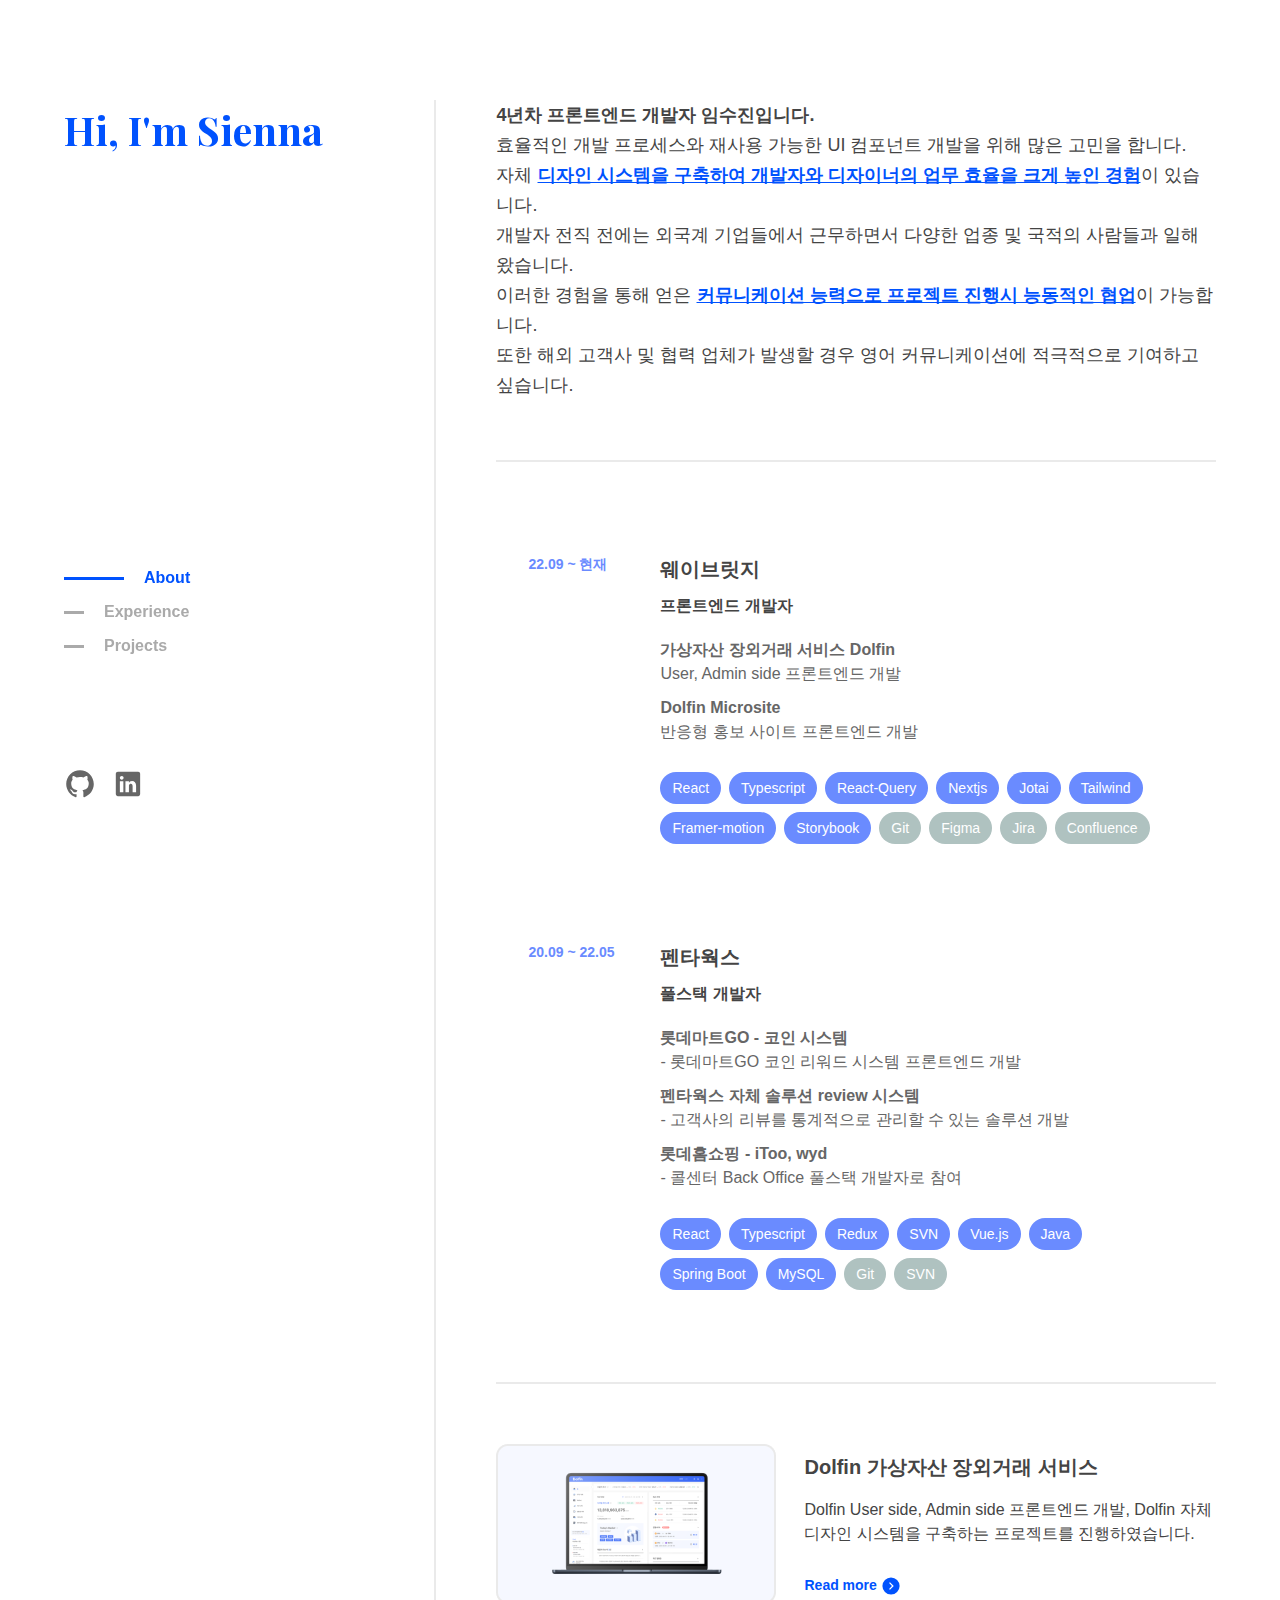
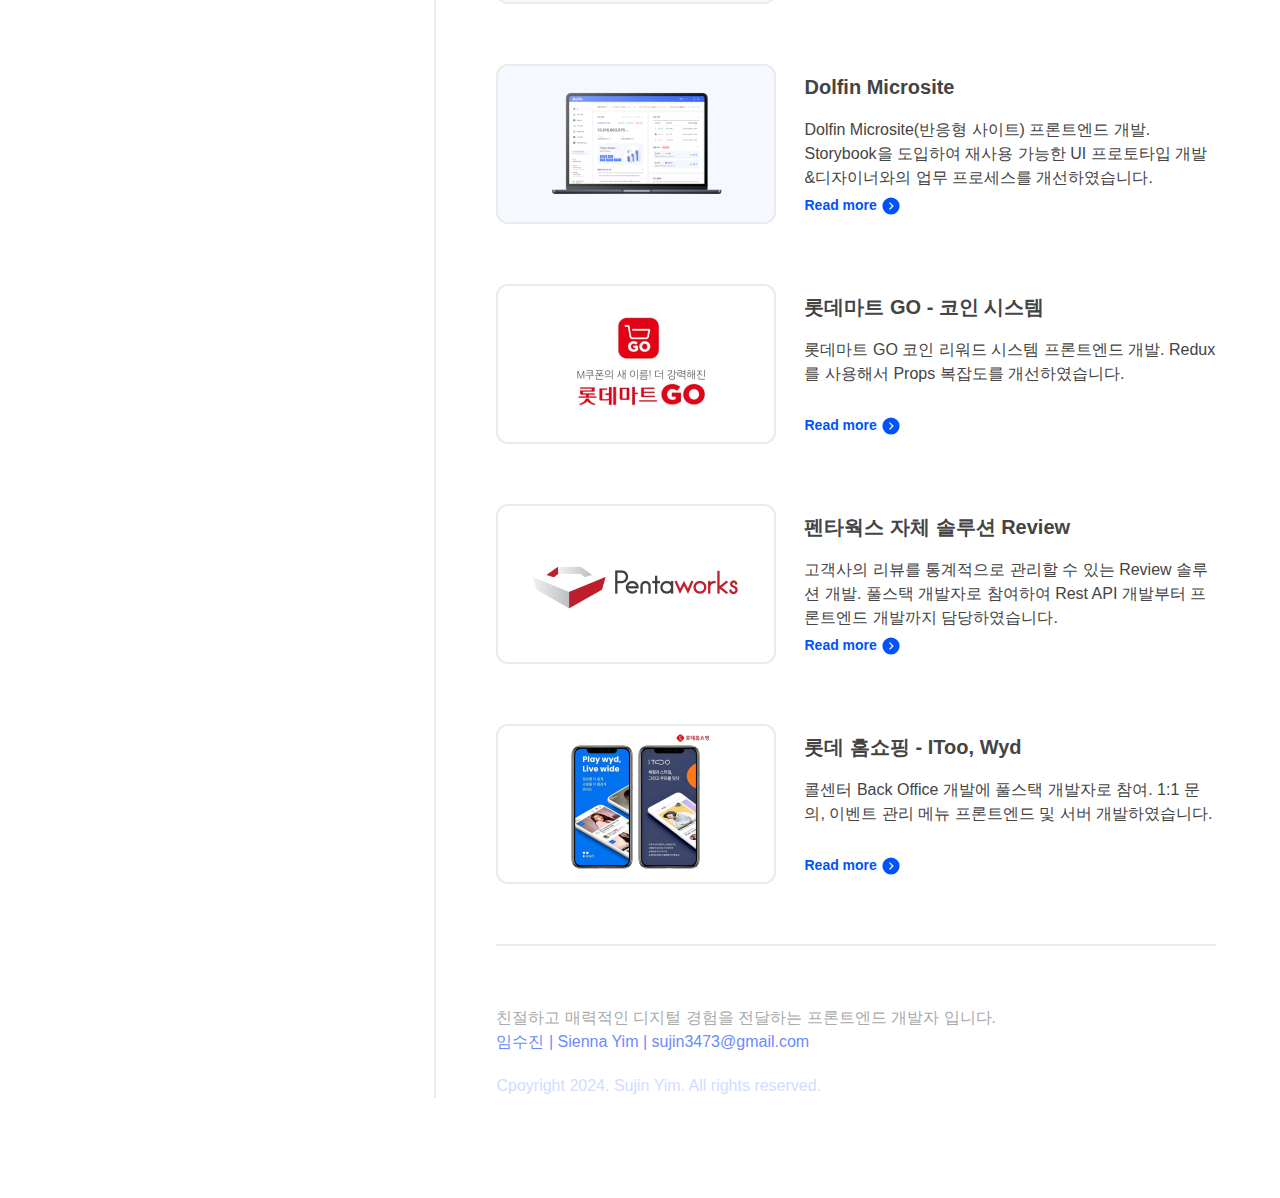
==== index.html @ 9fe5eae1 "Deploying to gh-pages from @ sujin3473/sujin3473.github.io@96d0be1d4a904b329b584906b9ebe05af5cce78c " ====
<!DOCTYPE html><html lang="en"><head><meta charSet="utf-8"/><meta name="viewport" content="width=device-width, initial-scale=1"/><link rel="preload" href="/_next/static/media/dcc209c0b1ab30af-s.p.woff2" as="font" crossorigin="" type="font/woff2"/><link rel="stylesheet" href="/_next/static/css/65dd795ad3ef83b5.css" crossorigin="" data-precedence="next"/><link rel="preload" as="script" fetchPriority="low" href="/_next/static/chunks/webpack-9d35f4ef7ae65ec3.js" crossorigin=""/><script src="/_next/static/chunks/fd9d1056-d6762323b6c6d39e.js" async="" crossorigin=""></script><script src="/_next/static/chunks/69-a006f884f1244f56.js" async="" crossorigin=""></script><script src="/_next/static/chunks/main-app-9c166ecfea8abefb.js" async="" crossorigin=""></script><script src="/_next/static/chunks/104-5cf44c3229220d18.js" async=""></script><script src="/_next/static/chunks/app/page-4f84c5efe0c9e98a.js" async=""></script><script src="/_next/static/chunks/869-67fcf1fadcc9e588.js" async=""></script><script src="/_next/static/chunks/app/layout-d108188873012e22.js" async=""></script><title>Sienna Yim</title><link rel="icon" href="/favicon.ico" type="image/x-icon" sizes="16x16"/><meta name="next-size-adjust"/><script src="/_next/static/chunks/polyfills-c67a75d1b6f99dc8.js" crossorigin="" noModule=""></script></head><body class="font-spoca"><div class="flex px-6 mx-auto w-[1200px] relative"><nav class="py-[100px] flex flex-col justify-between h-screen w-[380px] sticky top-0"><div class="__className_e3a538"><div class="overflow-hidden"><h1 class="text-[40px] font-bold text-blue-main" style="transform:translateY(50px) translateZ(0)">Hi, I&#x27;m Sienna</h1></div><div class="overflow-hidden"><h2 class="text-[25px] mt-[8px] text-gray-4" style="transform:translateY(30px) translateZ(0)">I&#x27;m a Front-end developer.</h2></div></div><div class="flex flex-col gap-y-[100px]"><div><a class="cursor-pointer flex items-center gap-x-[20px] my-[10px] font-semibold group text-[16px] text-gray-A hover:text-blue-main"><span class="w-[20px] h-[3px] bg-gray-A group-hover:w-[60px] group-hover:bg-blue-main"></span>About</a><a class="cursor-pointer flex items-center gap-x-[20px] my-[10px] font-semibold group text-[16px] text-gray-A hover:text-blue-main"><span class="w-[20px] h-[3px] bg-gray-A group-hover:w-[60px] group-hover:bg-blue-main"></span>Experience</a><a class="cursor-pointer flex items-center gap-x-[20px] my-[10px] font-semibold group text-[16px] text-gray-A hover:text-blue-main"><span class="w-[20px] h-[3px] bg-gray-A group-hover:w-[60px] group-hover:bg-blue-main"></span>Projects</a></div><div class="flex gap-x-[16px]"><a href="https://github.com/sujin3473" target="_blank" rel="noopener noreferrer"><svg xmlns="http://www.w3.org/2000/svg" width="32" height="32" fill="none"><path fill="#666" d="M16 2.259c-7.618 0-13.788 6.18-13.788 13.8 0 6.1 3.95 11.27 9.427 13.094.69.13.943-.297.943-.664 0-.328-.012-1.196-.018-2.346-3.835.833-4.644-1.852-4.644-1.852-.627-1.592-1.534-2.018-1.534-2.018-1.249-.855.097-.838.097-.838 1.384.096 2.111 1.421 2.111 1.421 1.23 2.11 3.228 1.501 4.016 1.148.124-.893.48-1.5.874-1.846-3.063-.345-6.281-1.532-6.281-6.82 0-1.506.534-2.737 1.42-3.703-.156-.348-.621-1.751.12-3.652 0 0 1.154-.37 3.791 1.414a13.2 13.2 0 0 1 3.448-.466c1.172.007 2.344.16 3.447.466 2.62-1.785 3.774-1.414 3.774-1.414.741 1.9.276 3.304.138 3.652.879.966 1.413 2.197 1.413 3.703 0 5.302-3.223 6.47-6.29 6.809.482.414.93 1.26.93 2.553 0 1.847-.017 3.33-.017 3.779 0 .362.241.793.948.655 5.516-1.81 9.463-6.985 9.463-13.075 0-7.621-6.174-13.8-13.788-13.8"></path></svg></a><a href="https://www.linkedin.com/in/yim-sujin-31418a154/" target="_blank" rel="noopener noreferrer"><svg xmlns="http://www.w3.org/2000/svg" width="32" height="32" fill="none"><path fill="#666" d="M26.196 3.859H5.89c-1.109 0-2.078.798-2.078 1.895v20.35c0 1.102.97 2.084 2.078 2.084h20.3c1.115 0 1.951-.988 1.951-2.085V5.753c.007-1.096-.836-1.894-1.945-1.894m-14.843 20.28H7.868V13.302h3.485zM9.731 11.654h-.025c-1.116 0-1.838-.83-1.838-1.87 0-1.058.741-1.87 1.882-1.87 1.14 0 1.838.806 1.863 1.87 0 1.04-.722 1.87-1.882 1.87m14.36 12.485h-3.485v-5.926c0-1.42-.507-2.39-1.768-2.39-.963 0-1.534.654-1.787 1.287-.095.229-.12.54-.12.856v6.173h-3.486V13.302h3.485v1.508c.507-.723 1.3-1.762 3.144-1.762 2.287 0 4.017 1.508 4.017 4.76z"></path></svg></a></div></div></nav><main class="w-[800px] my-[100px] pl-[60px] text-gray-4 divide-y-2 divide-gray-EA border-solid border-l-[2px] border-l-gray-EA"><section id="about" class="pb-[60px] text-[18px] leading-[30px]"><p><span class="font-semibold">4년차 프론트엔드 개발자 임수진입니다.</span><br/>효율적인 개발 프로세스와 재사용 가능한 UI 컴포넌트 개발을 위해 많은 고민을 합니다.<br/>자체 <span class="text-blue-main underline font-semibold">디자인 시스템을 구축하여 개발자와 디자이너의 업무 효율을 크게 높인 경험</span>이 있습니다.<br/>개발자 전직 전에는 외국계 기업들에서 근무하면서 다양한 업종 및 국적의 사람들과 일해왔습니다.<br/>이러한 경험을 통해 얻은<!-- --> <span class="text-blue-main underline font-semibold">커뮤니케이션 능력으로 프로젝트 진행시 능동적인 협업</span>이 가능합니다.<br/>또한 해외 고객사 및 협력 업체가 발생할 경우 영어 커뮤니케이션에 적극적으로 기여하고 싶습니다.</p></section><section id="experience" class="py-[60px] flex flex-col gap-y-[34px]"><div class="hover:bg-blue-F p-[32px] rounded-[20px] flex gap-x-[32px] w-[700px]"><div class="text-blue-6A text-[14px] font-bold w-[100px] shrink-0">22.09 ~ 현재</div><div><p class="text-[20px] font-bold">웨이브릿지</p><p class="text-[16px] font-bold my-[10px]">프론트엔드 개발자</p><div class="pt-[10px] text-gray-6"><p class="font-bold">가상자산 장외거래 서비스 Dolfin</p><p>User, Admin side 프론트엔드 개발</p></div><div class="pt-[10px] text-gray-6"><p class="font-bold">Dolfin Microsite</p><p>반응형 홍보 사이트 프론트엔드 개발</p></div><div class="flex mt-[28px] flex-wrap gap-[8px]"><span class="bg-blue-6A rounded-[16px] text-white h-[32px] px-[12px] text-[14px] flex items-center">React</span><span class="bg-blue-6A rounded-[16px] text-white h-[32px] px-[12px] text-[14px] flex items-center">Typescript</span><span class="bg-blue-6A rounded-[16px] text-white h-[32px] px-[12px] text-[14px] flex items-center">React-Query</span><span class="bg-blue-6A rounded-[16px] text-white h-[32px] px-[12px] text-[14px] flex items-center">Nextjs</span><span class="bg-blue-6A rounded-[16px] text-white h-[32px] px-[12px] text-[14px] flex items-center">Jotai</span><span class="bg-blue-6A rounded-[16px] text-white h-[32px] px-[12px] text-[14px] flex items-center">Tailwind</span><span class="bg-blue-6A rounded-[16px] text-white h-[32px] px-[12px] text-[14px] flex items-center">Framer-motion</span><span class="bg-blue-6A rounded-[16px] text-white h-[32px] px-[12px] text-[14px] flex items-center">Storybook</span><span class="bg-gray-AF rounded-[16px] text-white h-[32px] px-[12px] text-[14px] flex items-center">Git</span><span class="bg-gray-AF rounded-[16px] text-white h-[32px] px-[12px] text-[14px] flex items-center">Figma</span><span class="bg-gray-AF rounded-[16px] text-white h-[32px] px-[12px] text-[14px] flex items-center">Jira</span><span class="bg-gray-AF rounded-[16px] text-white h-[32px] px-[12px] text-[14px] flex items-center">Confluence</span></div></div></div><div class="hover:bg-blue-F p-[32px] rounded-[20px] flex gap-x-[32px] w-[700px]"><div class="text-blue-6A text-[14px] font-bold w-[100px] shrink-0">20.09 ~ 22.05</div><div><p class="text-[20px] font-bold">펜타웍스</p><p class="text-[16px] font-bold my-[10px]">풀스택 개발자</p><div class="pt-[10px] text-gray-6"><p class="font-bold">롯데마트GO - 코인 시스템</p><p>- 롯데마트GO 코인 리워드 시스템 프론트엔드 개발</p></div><div class="pt-[10px] text-gray-6"><p class="font-bold">펜타웍스 자체 솔루션 review 시스템</p><p>- 고객사의 리뷰를 통계적으로 관리할 수 있는 솔루션 개발</p></div><div class="pt-[10px] text-gray-6"><p class="font-bold">롯데홈쇼핑 - iToo, wyd</p><p>- 콜센터 Back Office 풀스택 개발자로 참여</p></div><div class="flex mt-[28px] flex-wrap gap-[8px]"><span class="bg-blue-6A rounded-[16px] text-white h-[32px] px-[12px] text-[14px] flex items-center">React</span><span class="bg-blue-6A rounded-[16px] text-white h-[32px] px-[12px] text-[14px] flex items-center">Typescript</span><span class="bg-blue-6A rounded-[16px] text-white h-[32px] px-[12px] text-[14px] flex items-center">Redux</span><span class="bg-blue-6A rounded-[16px] text-white h-[32px] px-[12px] text-[14px] flex items-center">SVN</span><span class="bg-blue-6A rounded-[16px] text-white h-[32px] px-[12px] text-[14px] flex items-center">Vue.js</span><span class="bg-blue-6A rounded-[16px] text-white h-[32px] px-[12px] text-[14px] flex items-center">Java</span><span class="bg-blue-6A rounded-[16px] text-white h-[32px] px-[12px] text-[14px] flex items-center">Spring Boot</span><span class="bg-blue-6A rounded-[16px] text-white h-[32px] px-[12px] text-[14px] flex items-center">MySQL</span><span class="bg-gray-AF rounded-[16px] text-white h-[32px] px-[12px] text-[14px] flex items-center">Git</span><span class="bg-gray-AF rounded-[16px] text-white h-[32px] px-[12px] text-[14px] flex items-center">SVN</span></div></div></div></section><section id="projects" class="py-[60px] flex flex-col gap-y-[60px]"><div class="flex gap-x-[28px]"><img alt="Dolfin 가상자산 장외거래 서비스" loading="lazy" width="280" height="160" decoding="async" data-nimg="1" class="shrink-0" style="color:transparent" src="./assets/projects/dolfin.png"/><div class="flex flex-col justify-between py-[8px]"><div><p class="text-[20px] font-bold">Dolfin 가상자산 장외거래 서비스</p><p class="text-[16px] mt-[16px]">Dolfin User side, Admin side 프론트엔드 개발, Dolfin 자체 디자인 시스템을 구축하는 프로젝트를 진행하였습니다.</p></div><button class="flex items-center"><span class="mr-[4px] text-[14px] font-bold text-blue-main">Read more</span><svg xmlns="http://www.w3.org/2000/svg" width="20" height="20" fill="none"><path fill="#0052FE" fill-rule="evenodd" d="M18.618 9.985a8.603 8.603 0 1 1-17.206 0 8.603 8.603 0 0 1 17.206 0m-5.838 0L8.978 6.183l-.913.913 2.89 2.89-2.89 2.889.913.912z" clip-rule="evenodd"></path></svg></button></div></div><div class="flex gap-x-[28px]"><img alt="Dolfin Microsite" loading="lazy" width="280" height="160" decoding="async" data-nimg="1" class="shrink-0" style="color:transparent" src="./assets/projects/dolfin.png"/><div class="flex flex-col justify-between py-[8px]"><div><p class="text-[20px] font-bold">Dolfin Microsite</p><p class="text-[16px] mt-[16px]">Dolfin Microsite(반응형 사이트) 프론트엔드 개발. Storybook을 도입하여 재사용 가능한 UI 프로토타입 개발&amp;디자이너와의 업무 프로세스를 개선하였습니다.</p></div><button class="flex items-center"><span class="mr-[4px] text-[14px] font-bold text-blue-main">Read more</span><svg xmlns="http://www.w3.org/2000/svg" width="20" height="20" fill="none"><path fill="#0052FE" fill-rule="evenodd" d="M18.618 9.985a8.603 8.603 0 1 1-17.206 0 8.603 8.603 0 0 1 17.206 0m-5.838 0L8.978 6.183l-.913.913 2.89 2.89-2.89 2.889.913.912z" clip-rule="evenodd"></path></svg></button></div></div><div class="flex gap-x-[28px]"><img alt="롯데마트 GO - 코인 시스템" loading="lazy" width="280" height="160" decoding="async" data-nimg="1" class="shrink-0" style="color:transparent" src="./assets/projects/lotte.png"/><div class="flex flex-col justify-between py-[8px]"><div><p class="text-[20px] font-bold">롯데마트 GO - 코인 시스템</p><p class="text-[16px] mt-[16px]">롯데마트 GO 코인 리워드 시스템 프론트엔드 개발. Redux를 사용해서 Props 복잡도를 개선하였습니다.</p></div><button class="flex items-center"><span class="mr-[4px] text-[14px] font-bold text-blue-main">Read more</span><svg xmlns="http://www.w3.org/2000/svg" width="20" height="20" fill="none"><path fill="#0052FE" fill-rule="evenodd" d="M18.618 9.985a8.603 8.603 0 1 1-17.206 0 8.603 8.603 0 0 1 17.206 0m-5.838 0L8.978 6.183l-.913.913 2.89 2.89-2.89 2.889.913.912z" clip-rule="evenodd"></path></svg></button></div></div><div class="flex gap-x-[28px]"><img alt="펜타웍스 자체 솔루션 Review" loading="lazy" width="280" height="160" decoding="async" data-nimg="1" class="shrink-0" style="color:transparent" src="/assets/projects/penta.png"/><div class="flex flex-col justify-between py-[8px]"><div><p class="text-[20px] font-bold">펜타웍스 자체 솔루션 Review</p><p class="text-[16px] mt-[16px]">고객사의 리뷰를 통계적으로 관리할 수 있는 Review 솔루션 개발. 풀스택 개발자로 참여하여 Rest API 개발부터 프론트엔드 개발까지 담당하였습니다.</p></div><button class="flex items-center"><span class="mr-[4px] text-[14px] font-bold text-blue-main">Read more</span><svg xmlns="http://www.w3.org/2000/svg" width="20" height="20" fill="none"><path fill="#0052FE" fill-rule="evenodd" d="M18.618 9.985a8.603 8.603 0 1 1-17.206 0 8.603 8.603 0 0 1 17.206 0m-5.838 0L8.978 6.183l-.913.913 2.89 2.89-2.89 2.889.913.912z" clip-rule="evenodd"></path></svg></button></div></div><div class="flex gap-x-[28px]"><img alt="롯데 홈쇼핑 - IToo, Wyd" loading="lazy" width="280" height="160" decoding="async" data-nimg="1" class="shrink-0" style="color:transparent" src="./assets/projects/itoo.png"/><div class="flex flex-col justify-between py-[8px]"><div><p class="text-[20px] font-bold">롯데 홈쇼핑 - IToo, Wyd</p><p class="text-[16px] mt-[16px]">콜센터 Back Office 개발에 풀스택 개발자로 참여. 1:1 문의, 이벤트 관리 메뉴 프론트엔드 및 서버 개발하였습니다.</p></div><button class="flex items-center"><span class="mr-[4px] text-[14px] font-bold text-blue-main">Read more</span><svg xmlns="http://www.w3.org/2000/svg" width="20" height="20" fill="none"><path fill="#0052FE" fill-rule="evenodd" d="M18.618 9.985a8.603 8.603 0 1 1-17.206 0 8.603 8.603 0 0 1 17.206 0m-5.838 0L8.978 6.183l-.913.913 2.89 2.89-2.89 2.889.913.912z" clip-rule="evenodd"></path></svg></button></div></div></section><section><p class="text-gray-A mt-[60px]">친절하고 매력적인 디지털 경험을 전달하는 프론트엔드 개발자 입니다.</p><p class="text-blue-6A">임수진 | Sienna Yim | sujin3473@gmail.com</p><p class="text-blue-D mt-[20px]">Cpoyright 2024. Sujin Yim. All rights reserved.</p></section></main></div><script src="/_next/static/chunks/webpack-9d35f4ef7ae65ec3.js" crossorigin="" async=""></script><script>(self.__next_f=self.__next_f||[]).push([0]);self.__next_f.push([2,null])</script><script>self.__next_f.push([1,"1:HL[\"/_next/static/media/dcc209c0b1ab30af-s.p.woff2\",\"font\",{\"crossOrigin\":\"\",\"type\":\"font/woff2\"}]\n2:HL[\"/_next/static/css/65dd795ad3ef83b5.css\",\"style\",{\"crossOrigin\":\"\"}]\n0:\"$L3\"\n"])</script><script>self.__next_f.push([1,"4:I[7690,[],\"\"]\n6:I[7831,[],\"\"]\n7:I[6651,[\"104\",\"static/chunks/104-5cf44c3229220d18.js\",\"931\",\"static/chunks/app/page-4f84c5efe0c9e98a.js\"],\"\"]\n8:I[2222,[\"869\",\"static/chunks/869-67fcf1fadcc9e588.js\",\"185\",\"static/chunks/app/layout-d108188873012e22.js\"],\"\"]\n9:I[5613,[],\"\"]\na:I[1778,[],\"\"]\nc:I[8955,[],\"\"]\nd:[]\n"])</script><script>self.__next_f.push([1,"3:[[[\"$\",\"link\",\"0\",{\"rel\":\"stylesheet\",\"href\":\"/_next/static/css/65dd795ad3ef83b5.css\",\"precedence\":\"next\",\"crossOrigin\":\"\"}]],[\"$\",\"$L4\",null,{\"buildId\":\"GykIHS9OLB4EqmRVyF7iO\",\"assetPrefix\":\"\",\"initialCanonicalUrl\":\"/\",\"initialTree\":[\"\",{\"children\":[\"__PAGE__\",{}]},\"$undefined\",\"$undefined\",true],\"initialSeedData\":[\"\",{\"children\":[\"__PAGE__\",{},[\"$L5\",[\"$\",\"$L6\",null,{\"propsForComponent\":{\"params\":{}},\"Component\":\"$7\",\"isStaticGeneration\":true}],null]]},[null,[\"$\",\"html\",null,{\"lang\":\"en\",\"children\":[\"$\",\"body\",null,{\"className\":\"font-spoca\",\"children\":[\"$\",\"div\",null,{\"className\":\"flex px-6 mx-auto w-[1200px] relative\",\"children\":[[\"$\",\"$L8\",null,{}],[\"$\",\"$L9\",null,{\"parallelRouterKey\":\"children\",\"segmentPath\":[\"children\"],\"loading\":\"$undefined\",\"loadingStyles\":\"$undefined\",\"loadingScripts\":\"$undefined\",\"hasLoading\":false,\"error\":\"$undefined\",\"errorStyles\":\"$undefined\",\"errorScripts\":\"$undefined\",\"template\":[\"$\",\"$La\",null,{}],\"templateStyles\":\"$undefined\",\"templateScripts\":\"$undefined\",\"notFound\":[[\"$\",\"title\",null,{\"children\":\"404: This page could not be found.\"}],[\"$\",\"div\",null,{\"style\":{\"fontFamily\":\"system-ui,\\\"Segoe UI\\\",Roboto,Helvetica,Arial,sans-serif,\\\"Apple Color Emoji\\\",\\\"Segoe UI Emoji\\\"\",\"height\":\"100vh\",\"textAlign\":\"center\",\"display\":\"flex\",\"flexDirection\":\"column\",\"alignItems\":\"center\",\"justifyContent\":\"center\"},\"children\":[\"$\",\"div\",null,{\"children\":[[\"$\",\"style\",null,{\"dangerouslySetInnerHTML\":{\"__html\":\"body{color:#000;background:#fff;margin:0}.next-error-h1{border-right:1px solid rgba(0,0,0,.3)}@media (prefers-color-scheme:dark){body{color:#fff;background:#000}.next-error-h1{border-right:1px solid rgba(255,255,255,.3)}}\"}}],[\"$\",\"h1\",null,{\"className\":\"next-error-h1\",\"style\":{\"display\":\"inline-block\",\"margin\":\"0 20px 0 0\",\"padding\":\"0 23px 0 0\",\"fontSize\":24,\"fontWeight\":500,\"verticalAlign\":\"top\",\"lineHeight\":\"49px\"},\"children\":\"404\"}],[\"$\",\"div\",null,{\"style\":{\"display\":\"inline-block\"},\"children\":[\"$\",\"h2\",null,{\"style\":{\"fontSize\":14,\"fontWeight\":400,\"lineHeight\":\"49px\",\"margin\":0},\"children\":\"This page could not be found.\"}]}]]}]}]],\"notFoundStyles\":[],\"styles\":null}]]}]}]}],null]],\"initialHead\":[false,\"$Lb\"],\"globalErrorComponent\":\"$c\",\"missingSlots\":\"$Wd\"}]]\n"])</script><script>self.__next_f.push([1,"b:[[\"$\",\"meta\",\"0\",{\"name\":\"viewport\",\"content\":\"width=device-width, initial-scale=1\"}],[\"$\",\"meta\",\"1\",{\"charSet\":\"utf-8\"}],[\"$\",\"title\",\"2\",{\"children\":\"Sienna Yim\"}],[\"$\",\"link\",\"3\",{\"rel\":\"icon\",\"href\":\"/favicon.ico\",\"type\":\"image/x-icon\",\"sizes\":\"16x16\"}],[\"$\",\"meta\",\"4\",{\"name\":\"next-size-adjust\"}]]\n5:null\n"])</script><script>self.__next_f.push([1,""])</script></body></html>
---- _next/static/css/65dd795ad3ef83b5.css ----
/*
! tailwindcss v3.4.1 | MIT License | https://tailwindcss.com
*/*,:after,:before{box-sizing:border-box;border:0 solid #e5e7eb}:after,:before{--tw-content:""}:host,html{line-height:1.5;-webkit-text-size-adjust:100%;-moz-tab-size:4;-o-tab-size:4;tab-size:4;font-family:ui-sans-serif,system-ui,sans-serif,Apple Color Emoji,Segoe UI Emoji,Segoe UI Symbol,Noto Color Emoji;font-feature-settings:normal;font-variation-settings:normal;-webkit-tap-highlight-color:transparent}body{margin:0;line-height:inherit}hr{height:0;color:inherit;border-top-width:1px}abbr:where([title]){-webkit-text-decoration:underline dotted;text-decoration:underline dotted}h1,h2,h3,h4,h5,h6{font-size:inherit;font-weight:inherit}a{color:inherit;text-decoration:inherit}b,strong{font-weight:bolder}code,kbd,pre,samp{font-family:ui-monospace,SFMono-Regular,Menlo,Monaco,Consolas,Liberation Mono,Courier New,monospace;font-feature-settings:normal;font-variation-settings:normal;font-size:1em}small{font-size:80%}sub,sup{font-size:75%;line-height:0;position:relative;vertical-align:baseline}sub{bottom:-.25em}sup{top:-.5em}table{text-indent:0;border-color:inherit;border-collapse:collapse}button,input,optgroup,select,textarea{font-family:inherit;font-feature-settings:inherit;font-variation-settings:inherit;font-size:100%;font-weight:inherit;line-height:inherit;color:inherit;margin:0;padding:0}button,select{text-transform:none}[type=button],[type=reset],[type=submit],button{-webkit-appearance:button;background-color:transparent;background-image:none}:-moz-focusring{outline:auto}:-moz-ui-invalid{box-shadow:none}progress{vertical-align:baseline}::-webkit-inner-spin-button,::-webkit-outer-spin-button{height:auto}[type=search]{-webkit-appearance:textfield;outline-offset:-2px}::-webkit-search-decoration{-webkit-appearance:none}::-webkit-file-upload-button{-webkit-appearance:button;font:inherit}summary{display:list-item}blockquote,dd,dl,figure,h1,h2,h3,h4,h5,h6,hr,p,pre{margin:0}fieldset{margin:0}fieldset,legend{padding:0}menu,ol,ul{list-style:none;margin:0;padding:0}dialog{padding:0}textarea{resize:vertical}input::-moz-placeholder,textarea::-moz-placeholder{opacity:1;color:#9ca3af}input::placeholder,textarea::placeholder{opacity:1;color:#9ca3af}[role=button],button{cursor:pointer}:disabled{cursor:default}audio,canvas,embed,iframe,img,object,svg,video{display:block;vertical-align:middle}img,video{max-width:100%;height:auto}[hidden]{display:none}*,:after,:before{--tw-border-spacing-x:0;--tw-border-spacing-y:0;--tw-translate-x:0;--tw-translate-y:0;--tw-rotate:0;--tw-skew-x:0;--tw-skew-y:0;--tw-scale-x:1;--tw-scale-y:1;--tw-pan-x: ;--tw-pan-y: ;--tw-pinch-zoom: ;--tw-scroll-snap-strictness:proximity;--tw-gradient-from-position: ;--tw-gradient-via-position: ;--tw-gradient-to-position: ;--tw-ordinal: ;--tw-slashed-zero: ;--tw-numeric-figure: ;--tw-numeric-spacing: ;--tw-numeric-fraction: ;--tw-ring-inset: ;--tw-ring-offset-width:0px;--tw-ring-offset-color:#fff;--tw-ring-color:rgba(59,130,246,.5);--tw-ring-offset-shadow:0 0 #0000;--tw-ring-shadow:0 0 #0000;--tw-shadow:0 0 #0000;--tw-shadow-colored:0 0 #0000;--tw-blur: ;--tw-brightness: ;--tw-contrast: ;--tw-grayscale: ;--tw-hue-rotate: ;--tw-invert: ;--tw-saturate: ;--tw-sepia: ;--tw-drop-shadow: ;--tw-backdrop-blur: ;--tw-backdrop-brightness: ;--tw-backdrop-contrast: ;--tw-backdrop-grayscale: ;--tw-backdrop-hue-rotate: ;--tw-backdrop-invert: ;--tw-backdrop-opacity: ;--tw-backdrop-saturate: ;--tw-backdrop-sepia: }::backdrop{--tw-border-spacing-x:0;--tw-border-spacing-y:0;--tw-translate-x:0;--tw-translate-y:0;--tw-rotate:0;--tw-skew-x:0;--tw-skew-y:0;--tw-scale-x:1;--tw-scale-y:1;--tw-pan-x: ;--tw-pan-y: ;--tw-pinch-zoom: ;--tw-scroll-snap-strictness:proximity;--tw-gradient-from-position: ;--tw-gradient-via-position: ;--tw-gradient-to-position: ;--tw-ordinal: ;--tw-slashed-zero: ;--tw-numeric-figure: ;--tw-numeric-spacing: ;--tw-numeric-fraction: ;--tw-ring-inset: ;--tw-ring-offset-width:0px;--tw-ring-offset-color:#fff;--tw-ring-color:rgba(59,130,246,.5);--tw-ring-offset-shadow:0 0 #0000;--tw-ring-shadow:0 0 #0000;--tw-shadow:0 0 #0000;--tw-shadow-colored:0 0 #0000;--tw-blur: ;--tw-brightness: ;--tw-contrast: ;--tw-grayscale: ;--tw-hue-rotate: ;--tw-invert: ;--tw-saturate: ;--tw-sepia: ;--tw-drop-shadow: ;--tw-backdrop-blur: ;--tw-backdrop-brightness: ;--tw-backdrop-contrast: ;--tw-backdrop-grayscale: ;--tw-backdrop-hue-rotate: ;--tw-backdrop-invert: ;--tw-backdrop-opacity: ;--tw-backdrop-saturate: ;--tw-backdrop-sepia: }.relative{position:relative}.sticky{position:sticky}.top-0{top:0}.mx-auto{margin-left:auto;margin-right:auto}.my-\[100px\]{margin-top:100px;margin-bottom:100px}.my-\[10px\]{margin-top:10px;margin-bottom:10px}.mr-\[4px\]{margin-right:4px}.mt-\[16px\]{margin-top:16px}.mt-\[20px\]{margin-top:20px}.mt-\[28px\]{margin-top:28px}.mt-\[60px\]{margin-top:60px}.mt-\[8px\]{margin-top:8px}.flex{display:flex}.h-\[32px\]{height:32px}.h-\[3px\]{height:3px}.h-screen{height:100vh}.w-\[100px\]{width:100px}.w-\[1200px\]{width:1200px}.w-\[20px\]{width:20px}.w-\[380px\]{width:380px}.w-\[700px\]{width:700px}.w-\[800px\]{width:800px}.shrink-0{flex-shrink:0}.cursor-pointer{cursor:pointer}.flex-col{flex-direction:column}.flex-wrap{flex-wrap:wrap}.items-center{align-items:center}.justify-between{justify-content:space-between}.gap-\[8px\]{gap:8px}.gap-x-\[16px\]{-moz-column-gap:16px;column-gap:16px}.gap-x-\[20px\]{-moz-column-gap:20px;column-gap:20px}.gap-x-\[28px\]{-moz-column-gap:28px;column-gap:28px}.gap-x-\[32px\]{-moz-column-gap:32px;column-gap:32px}.gap-y-\[100px\]{row-gap:100px}.gap-y-\[34px\]{row-gap:34px}.gap-y-\[60px\]{row-gap:60px}.divide-y-2>:not([hidden])~:not([hidden]){--tw-divide-y-reverse:0;border-top-width:calc(2px * calc(1 - var(--tw-divide-y-reverse)));border-bottom-width:calc(2px * var(--tw-divide-y-reverse))}.divide-gray-EA>:not([hidden])~:not([hidden]){--tw-divide-opacity:1;border-color:rgb(234 234 234/var(--tw-divide-opacity))}.overflow-hidden{overflow:hidden}.rounded-\[16px\]{border-radius:16px}.rounded-\[20px\]{border-radius:20px}.border-l-\[2px\]{border-left-width:2px}.border-solid{border-style:solid}.border-l-gray-EA{--tw-border-opacity:1;border-left-color:rgb(234 234 234/var(--tw-border-opacity))}.bg-blue-6A{--tw-bg-opacity:1;background-color:rgb(106 139 255/var(--tw-bg-opacity))}.bg-gray-A{--tw-bg-opacity:1;background-color:rgb(170 170 170/var(--tw-bg-opacity))}.bg-gray-AF{--tw-bg-opacity:1;background-color:rgb(175 194 192/var(--tw-bg-opacity))}.p-\[32px\]{padding:32px}.px-6{padding-left:1.5rem;padding-right:1.5rem}.px-\[12px\]{padding-left:12px;padding-right:12px}.py-\[100px\]{padding-top:100px;padding-bottom:100px}.py-\[60px\]{padding-top:60px;padding-bottom:60px}.py-\[8px\]{padding-top:8px;padding-bottom:8px}.pb-\[60px\]{padding-bottom:60px}.pl-\[60px\]{padding-left:60px}.pt-\[10px\]{padding-top:10px}.font-spoca{font-family:Spoqa Han Sans Neo,sans-serif}.text-\[14px\]{font-size:14px}.text-\[16px\]{font-size:16px}.text-\[18px\]{font-size:18px}.text-\[20px\]{font-size:20px}.text-\[25px\]{font-size:25px}.text-\[40px\]{font-size:40px}.font-bold{font-weight:700}.font-semibold{font-weight:600}.leading-\[30px\]{line-height:30px}.text-blue-6A{--tw-text-opacity:1;color:rgb(106 139 255/var(--tw-text-opacity))}.text-blue-D{--tw-text-opacity:1;color:rgb(210 220 255/var(--tw-text-opacity))}.text-blue-main{--tw-text-opacity:1;color:rgb(0 82 254/var(--tw-text-opacity))}.text-gray-4{--tw-text-opacity:1;color:rgb(68 68 68/var(--tw-text-opacity))}.text-gray-6{--tw-text-opacity:1;color:rgb(102 102 102/var(--tw-text-opacity))}.text-gray-A{--tw-text-opacity:1;color:rgb(170 170 170/var(--tw-text-opacity))}.text-white{--tw-text-opacity:1;color:rgb(255 255 255/var(--tw-text-opacity))}.underline{text-decoration-line:underline}.transition{transition-property:color,background-color,border-color,text-decoration-color,fill,stroke,opacity,box-shadow,transform,filter,-webkit-backdrop-filter;transition-property:color,background-color,border-color,text-decoration-color,fill,stroke,opacity,box-shadow,transform,filter,backdrop-filter;transition-property:color,background-color,border-color,text-decoration-color,fill,stroke,opacity,box-shadow,transform,filter,backdrop-filter,-webkit-backdrop-filter;transition-timing-function:cubic-bezier(.4,0,.2,1);transition-duration:.15s}@import url(//spoqa.github.io/spoqa-han-sans/css/SpoqaHanSans-jp.css);body,html{height:100%}.hover\:bg-blue-F:hover{--tw-bg-opacity:1;background-color:rgb(246 248 255/var(--tw-bg-opacity))}.hover\:text-blue-main:hover{--tw-text-opacity:1;color:rgb(0 82 254/var(--tw-text-opacity))}.group:hover .group-hover\:w-\[60px\]{width:60px}.group:hover .group-hover\:bg-blue-main{--tw-bg-opacity:1;background-color:rgb(0 82 254/var(--tw-bg-opacity))}.active{color:#0052fe}.active>span{background-color:#0052fe;width:60px}@font-face{font-family:__Playfair_Display_e3a538;font-style:normal;font-weight:400 900;font-display:swap;src:url(/_next/static/media/ae80e08d9fcae03a-s.woff2) format("woff2");unicode-range:u+0301,u+0400-045f,u+0490-0491,u+04b0-04b1,u+2116}@font-face{font-family:__Playfair_Display_e3a538;font-style:normal;font-weight:400 900;font-display:swap;src:url(/_next/static/media/4486f70b101e60d9-s.woff2) format("woff2");unicode-range:u+0102-0103,u+0110-0111,u+0128-0129,u+0168-0169,u+01a0-01a1,u+01af-01b0,u+0300-0301,u+0303-0304,u+0308-0309,u+0323,u+0329,u+1ea0-1ef9,u+20ab}@font-face{font-family:__Playfair_Display_e3a538;font-style:normal;font-weight:400 900;font-display:swap;src:url(/_next/static/media/3e57fe4abb1c4cae-s.woff2) format("woff2");unicode-range:u+0100-02af,u+0304,u+0308,u+0329,u+1e00-1e9f,u+1ef2-1eff,u+2020,u+20a0-20ab,u+20ad-20c0,u+2113,u+2c60-2c7f,u+a720-a7ff}@font-face{font-family:__Playfair_Display_e3a538;font-style:normal;font-weight:400 900;font-display:swap;src:url(/_next/static/media/dcc209c0b1ab30af-s.p.woff2) format("woff2");unicode-range:u+00??,u+0131,u+0152-0153,u+02bb-02bc,u+02c6,u+02da,u+02dc,u+0304,u+0308,u+0329,u+2000-206f,u+2074,u+20ac,u+2122,u+2191,u+2193,u+2212,u+2215,u+feff,u+fffd}@font-face{font-family:__Playfair_Display_Fallback_e3a538;src:local("Times New Roman");ascent-override:96.37%;descent-override:22.36%;line-gap-override:0.00%;size-adjust:112.28%}.__className_e3a538{font-family:__Playfair_Display_e3a538,__Playfair_Display_Fallback_e3a538;font-style:normal}
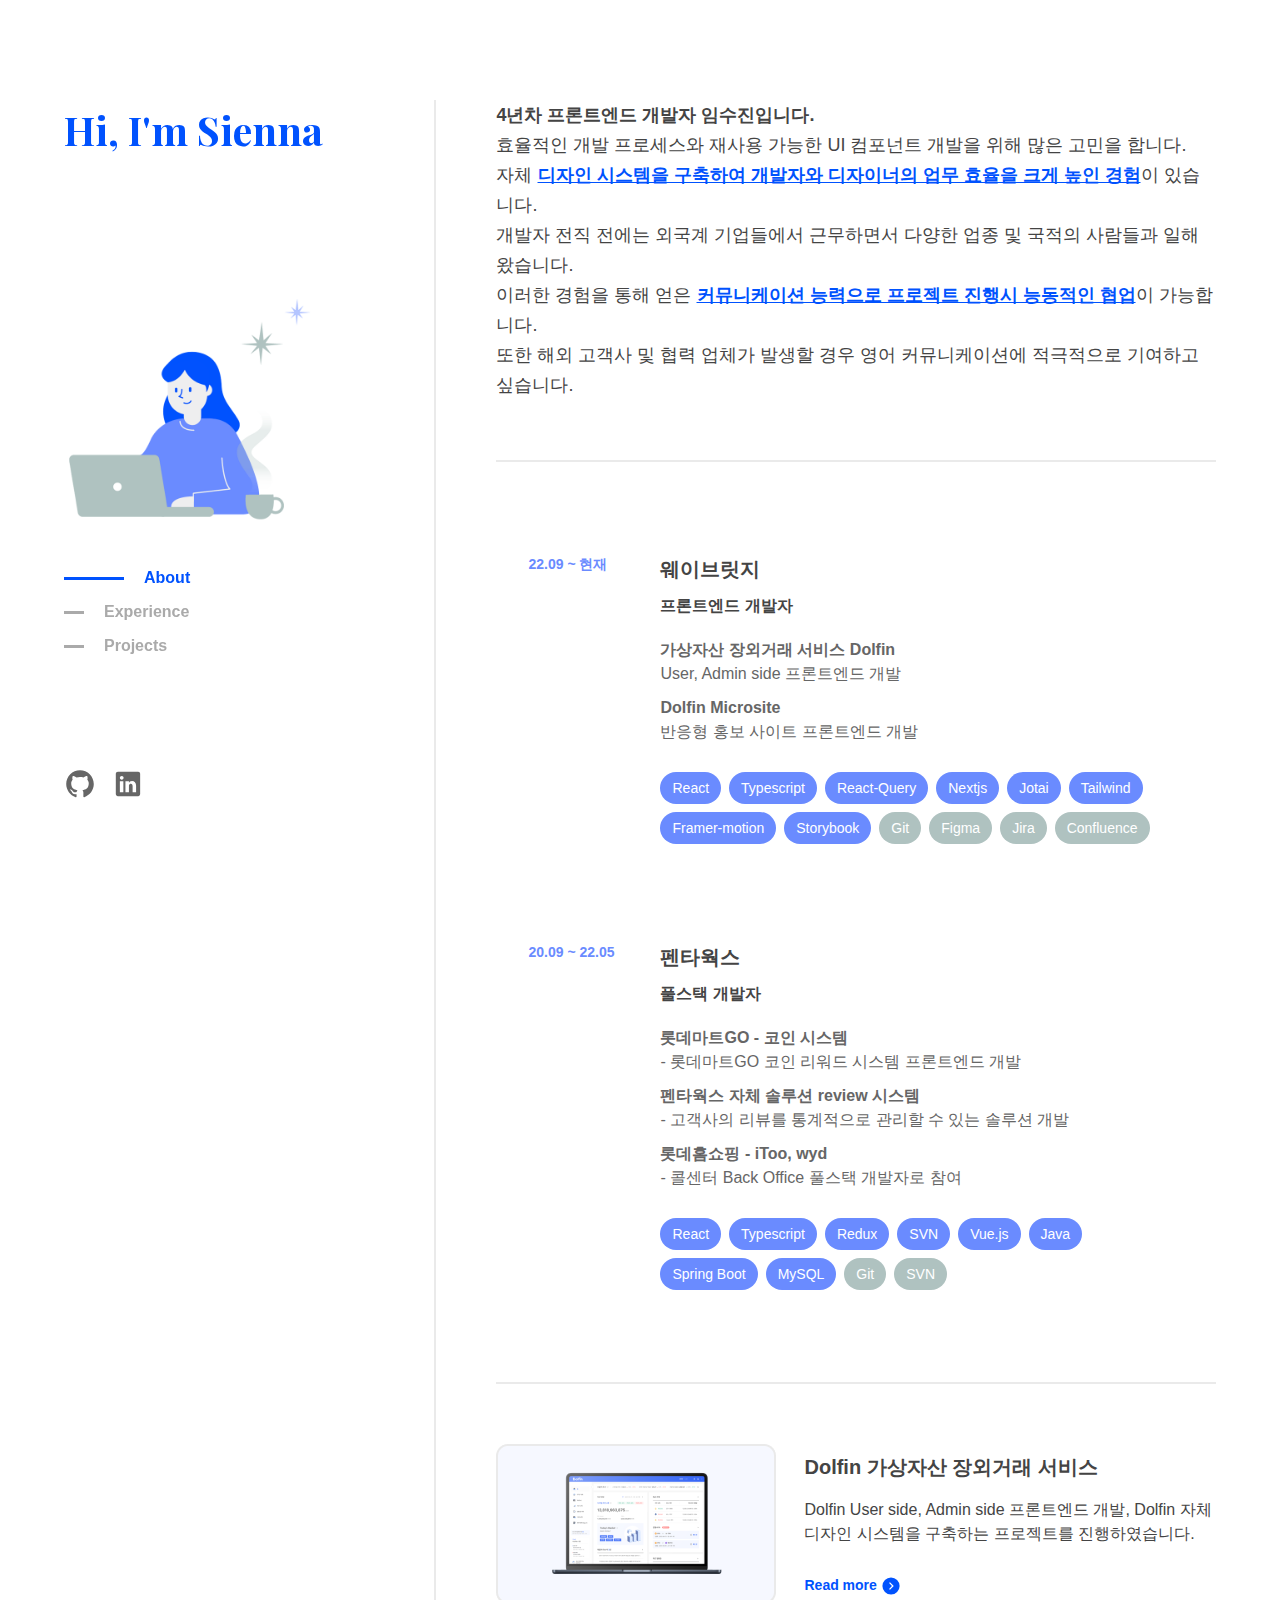
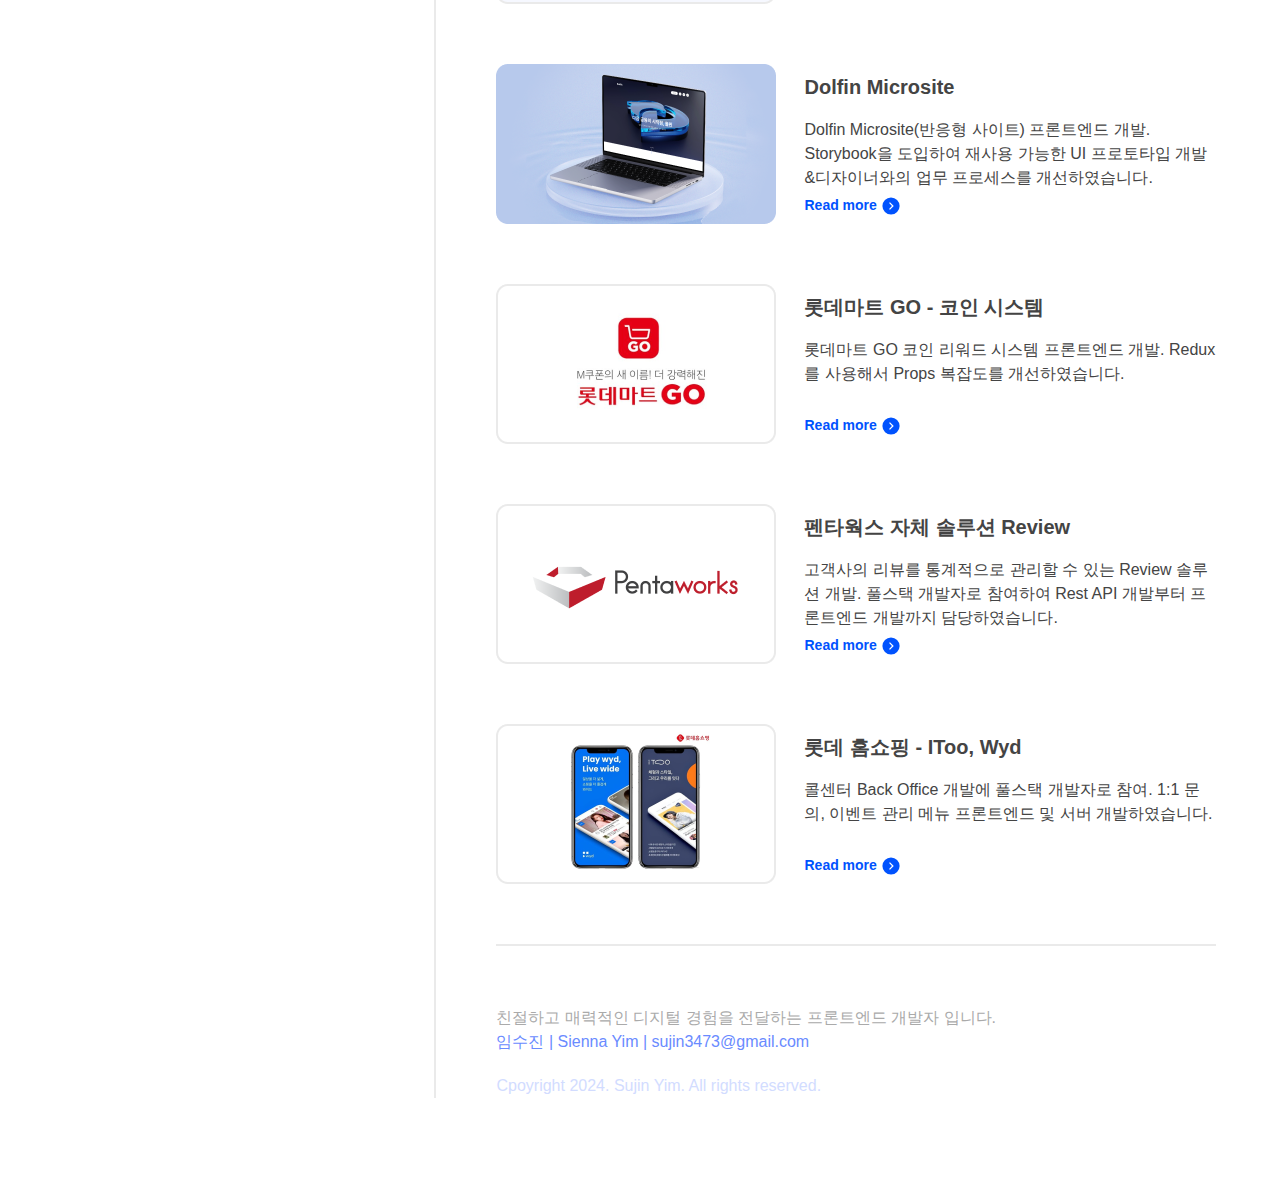
==== commit a6beae9a: "Deploying to gh-pages from @ sujin3473/sujin3473.github.io@1b0df3b04f48a1d7c56f3fb2da7dd7acc5faba4b " ====
--- a/index.html
+++ b/index.html
@@ -1 +1 @@
-<!DOCTYPE html><html lang="en"><head><meta charSet="utf-8"/><meta name="viewport" content="width=device-width, initial-scale=1"/><link rel="preload" href="/_next/static/media/dcc209c0b1ab30af-s.p.woff2" as="font" crossorigin="" type="font/woff2"/><link rel="stylesheet" href="/_next/static/css/65dd795ad3ef83b5.css" crossorigin="" data-precedence="next"/><link rel="preload" as="script" fetchPriority="low" href="/_next/static/chunks/webpack-9d35f4ef7ae65ec3.js" crossorigin=""/><script src="/_next/static/chunks/fd9d1056-d6762323b6c6d39e.js" async="" crossorigin=""></script><script src="/_next/static/chunks/69-a006f884f1244f56.js" async="" crossorigin=""></script><script src="/_next/static/chunks/main-app-9c166ecfea8abefb.js" async="" crossorigin=""></script><script src="/_next/static/chunks/104-5cf44c3229220d18.js" async=""></script><script src="/_next/static/chunks/app/page-4f84c5efe0c9e98a.js" async=""></script><script src="/_next/static/chunks/869-67fcf1fadcc9e588.js" async=""></script><script src="/_next/static/chunks/app/layout-d108188873012e22.js" async=""></script><title>Sienna Yim</title><link rel="icon" href="/favicon.ico" type="image/x-icon" sizes="16x16"/><meta name="next-size-adjust"/><script src="/_next/static/chunks/polyfills-c67a75d1b6f99dc8.js" crossorigin="" noModule=""></script></head><body class="font-spoca"><div class="flex px-6 mx-auto w-[1200px] relative"><nav class="py-[100px] flex flex-col justify-between h-screen w-[380px] sticky top-0"><div class="__className_e3a538"><div class="overflow-hidden"><h1 class="text-[40px] font-bold text-blue-main" style="transform:translateY(50px) translateZ(0)">Hi, I&#x27;m Sienna</h1></div><div class="overflow-hidden"><h2 class="text-[25px] mt-[8px] text-gray-4" style="transform:translateY(30px) translateZ(0)">I&#x27;m a Front-end developer.</h2></div></div><div class="flex flex-col gap-y-[100px]"><div><a class="cursor-pointer flex items-center gap-x-[20px] my-[10px] font-semibold group text-[16px] text-gray-A hover:text-blue-main"><span class="w-[20px] h-[3px] bg-gray-A group-hover:w-[60px] group-hover:bg-blue-main"></span>About</a><a class="cursor-pointer flex items-center gap-x-[20px] my-[10px] font-semibold group text-[16px] text-gray-A hover:text-blue-main"><span class="w-[20px] h-[3px] bg-gray-A group-hover:w-[60px] group-hover:bg-blue-main"></span>Experience</a><a class="cursor-pointer flex items-center gap-x-[20px] my-[10px] font-semibold group text-[16px] text-gray-A hover:text-blue-main"><span class="w-[20px] h-[3px] bg-gray-A group-hover:w-[60px] group-hover:bg-blue-main"></span>Projects</a></div><div class="flex gap-x-[16px]"><a href="https://github.com/sujin3473" target="_blank" rel="noopener noreferrer"><svg xmlns="http://www.w3.org/2000/svg" width="32" height="32" fill="none"><path fill="#666" d="M16 2.259c-7.618 0-13.788 6.18-13.788 13.8 0 6.1 3.95 11.27 9.427 13.094.69.13.943-.297.943-.664 0-.328-.012-1.196-.018-2.346-3.835.833-4.644-1.852-4.644-1.852-.627-1.592-1.534-2.018-1.534-2.018-1.249-.855.097-.838.097-.838 1.384.096 2.111 1.421 2.111 1.421 1.23 2.11 3.228 1.501 4.016 1.148.124-.893.48-1.5.874-1.846-3.063-.345-6.281-1.532-6.281-6.82 0-1.506.534-2.737 1.42-3.703-.156-.348-.621-1.751.12-3.652 0 0 1.154-.37 3.791 1.414a13.2 13.2 0 0 1 3.448-.466c1.172.007 2.344.16 3.447.466 2.62-1.785 3.774-1.414 3.774-1.414.741 1.9.276 3.304.138 3.652.879.966 1.413 2.197 1.413 3.703 0 5.302-3.223 6.47-6.29 6.809.482.414.93 1.26.93 2.553 0 1.847-.017 3.33-.017 3.779 0 .362.241.793.948.655 5.516-1.81 9.463-6.985 9.463-13.075 0-7.621-6.174-13.8-13.788-13.8"></path></svg></a><a href="https://www.linkedin.com/in/yim-sujin-31418a154/" target="_blank" rel="noopener noreferrer"><svg xmlns="http://www.w3.org/2000/svg" width="32" height="32" fill="none"><path fill="#666" d="M26.196 3.859H5.89c-1.109 0-2.078.798-2.078 1.895v20.35c0 1.102.97 2.084 2.078 2.084h20.3c1.115 0 1.951-.988 1.951-2.085V5.753c.007-1.096-.836-1.894-1.945-1.894m-14.843 20.28H7.868V13.302h3.485zM9.731 11.654h-.025c-1.116 0-1.838-.83-1.838-1.87 0-1.058.741-1.87 1.882-1.87 1.14 0 1.838.806 1.863 1.87 0 1.04-.722 1.87-1.882 1.87m14.36 12.485h-3.485v-5.926c0-1.42-.507-2.39-1.768-2.39-.963 0-1.534.654-1.787 1.287-.095.229-.12.54-.12.856v6.173h-3.486V13.302h3.485v1.508c.507-.723 1.3-1.762 3.144-1.762 2.287 0 4.017 1.508 4.017 4.76z"></path></svg></a></div></div></nav><main class="w-[800px] my-[100px] pl-[60px] text-gray-4 divide-y-2 divide-gray-EA border-solid border-l-[2px] border-l-gray-EA"><section id="about" class="pb-[60px] text-[18px] leading-[30px]"><p><span class="font-semibold">4년차 프론트엔드 개발자 임수진입니다.</span><br/>효율적인 개발 프로세스와 재사용 가능한 UI 컴포넌트 개발을 위해 많은 고민을 합니다.<br/>자체 <span class="text-blue-main underline font-semibold">디자인 시스템을 구축하여 개발자와 디자이너의 업무 효율을 크게 높인 경험</span>이 있습니다.<br/>개발자 전직 전에는 외국계 기업들에서 근무하면서 다양한 업종 및 국적의 사람들과 일해왔습니다.<br/>이러한 경험을 통해 얻은<!-- --> <span class="text-blue-main underline font-semibold">커뮤니케이션 능력으로 프로젝트 진행시 능동적인 협업</span>이 가능합니다.<br/>또한 해외 고객사 및 협력 업체가 발생할 경우 영어 커뮤니케이션에 적극적으로 기여하고 싶습니다.</p></section><section id="experience" class="py-[60px] flex flex-col gap-y-[34px]"><div class="hover:bg-blue-F p-[32px] rounded-[20px] flex gap-x-[32px] w-[700px]"><div class="text-blue-6A text-[14px] font-bold w-[100px] shrink-0">22.09 ~ 현재</div><div><p class="text-[20px] font-bold">웨이브릿지</p><p class="text-[16px] font-bold my-[10px]">프론트엔드 개발자</p><div class="pt-[10px] text-gray-6"><p class="font-bold">가상자산 장외거래 서비스 Dolfin</p><p>User, Admin side 프론트엔드 개발</p></div><div class="pt-[10px] text-gray-6"><p class="font-bold">Dolfin Microsite</p><p>반응형 홍보 사이트 프론트엔드 개발</p></div><div class="flex mt-[28px] flex-wrap gap-[8px]"><span class="bg-blue-6A rounded-[16px] text-white h-[32px] px-[12px] text-[14px] flex items-center">React</span><span class="bg-blue-6A rounded-[16px] text-white h-[32px] px-[12px] text-[14px] flex items-center">Typescript</span><span class="bg-blue-6A rounded-[16px] text-white h-[32px] px-[12px] text-[14px] flex items-center">React-Query</span><span class="bg-blue-6A rounded-[16px] text-white h-[32px] px-[12px] text-[14px] flex items-center">Nextjs</span><span class="bg-blue-6A rounded-[16px] text-white h-[32px] px-[12px] text-[14px] flex items-center">Jotai</span><span class="bg-blue-6A rounded-[16px] text-white h-[32px] px-[12px] text-[14px] flex items-center">Tailwind</span><span class="bg-blue-6A rounded-[16px] text-white h-[32px] px-[12px] text-[14px] flex items-center">Framer-motion</span><span class="bg-blue-6A rounded-[16px] text-white h-[32px] px-[12px] text-[14px] flex items-center">Storybook</span><span class="bg-gray-AF rounded-[16px] text-white h-[32px] px-[12px] text-[14px] flex items-center">Git</span><span class="bg-gray-AF rounded-[16px] text-white h-[32px] px-[12px] text-[14px] flex items-center">Figma</span><span class="bg-gray-AF rounded-[16px] text-white h-[32px] px-[12px] text-[14px] flex items-center">Jira</span><span class="bg-gray-AF rounded-[16px] text-white h-[32px] px-[12px] text-[14px] flex items-center">Confluence</span></div></div></div><div class="hover:bg-blue-F p-[32px] rounded-[20px] flex gap-x-[32px] w-[700px]"><div class="text-blue-6A text-[14px] font-bold w-[100px] shrink-0">20.09 ~ 22.05</div><div><p class="text-[20px] font-bold">펜타웍스</p><p class="text-[16px] font-bold my-[10px]">풀스택 개발자</p><div class="pt-[10px] text-gray-6"><p class="font-bold">롯데마트GO - 코인 시스템</p><p>- 롯데마트GO 코인 리워드 시스템 프론트엔드 개발</p></div><div class="pt-[10px] text-gray-6"><p class="font-bold">펜타웍스 자체 솔루션 review 시스템</p><p>- 고객사의 리뷰를 통계적으로 관리할 수 있는 솔루션 개발</p></div><div class="pt-[10px] text-gray-6"><p class="font-bold">롯데홈쇼핑 - iToo, wyd</p><p>- 콜센터 Back Office 풀스택 개발자로 참여</p></div><div class="flex mt-[28px] flex-wrap gap-[8px]"><span class="bg-blue-6A rounded-[16px] text-white h-[32px] px-[12px] text-[14px] flex items-center">React</span><span class="bg-blue-6A rounded-[16px] text-white h-[32px] px-[12px] text-[14px] flex items-center">Typescript</span><span class="bg-blue-6A rounded-[16px] text-white h-[32px] px-[12px] text-[14px] flex items-center">Redux</span><span class="bg-blue-6A rounded-[16px] text-white h-[32px] px-[12px] text-[14px] flex items-center">SVN</span><span class="bg-blue-6A rounded-[16px] text-white h-[32px] px-[12px] text-[14px] flex items-center">Vue.js</span><span class="bg-blue-6A rounded-[16px] text-white h-[32px] px-[12px] text-[14px] flex items-center">Java</span><span class="bg-blue-6A rounded-[16px] text-white h-[32px] px-[12px] text-[14px] flex items-center">Spring Boot</span><span class="bg-blue-6A rounded-[16px] text-white h-[32px] px-[12px] text-[14px] flex items-center">MySQL</span><span class="bg-gray-AF rounded-[16px] text-white h-[32px] px-[12px] text-[14px] flex items-center">Git</span><span class="bg-gray-AF rounded-[16px] text-white h-[32px] px-[12px] text-[14px] flex items-center">SVN</span></div></div></div></section><section id="projects" class="py-[60px] flex flex-col gap-y-[60px]"><div class="flex gap-x-[28px]"><img alt="Dolfin 가상자산 장외거래 서비스" loading="lazy" width="280" height="160" decoding="async" data-nimg="1" class="shrink-0" style="color:transparent" src="./assets/projects/dolfin.png"/><div class="flex flex-col justify-between py-[8px]"><div><p class="text-[20px] font-bold">Dolfin 가상자산 장외거래 서비스</p><p class="text-[16px] mt-[16px]">Dolfin User side, Admin side 프론트엔드 개발, Dolfin 자체 디자인 시스템을 구축하는 프로젝트를 진행하였습니다.</p></div><button class="flex items-center"><span class="mr-[4px] text-[14px] font-bold text-blue-main">Read more</span><svg xmlns="http://www.w3.org/2000/svg" width="20" height="20" fill="none"><path fill="#0052FE" fill-rule="evenodd" d="M18.618 9.985a8.603 8.603 0 1 1-17.206 0 8.603 8.603 0 0 1 17.206 0m-5.838 0L8.978 6.183l-.913.913 2.89 2.89-2.89 2.889.913.912z" clip-rule="evenodd"></path></svg></button></div></div><div class="flex gap-x-[28px]"><img alt="Dolfin Microsite" loading="lazy" width="280" height="160" decoding="async" data-nimg="1" class="shrink-0" style="color:transparent" src="./assets/projects/dolfin.png"/><div class="flex flex-col justify-between py-[8px]"><div><p class="text-[20px] font-bold">Dolfin Microsite</p><p class="text-[16px] mt-[16px]">Dolfin Microsite(반응형 사이트) 프론트엔드 개발. Storybook을 도입하여 재사용 가능한 UI 프로토타입 개발&amp;디자이너와의 업무 프로세스를 개선하였습니다.</p></div><button class="flex items-center"><span class="mr-[4px] text-[14px] font-bold text-blue-main">Read more</span><svg xmlns="http://www.w3.org/2000/svg" width="20" height="20" fill="none"><path fill="#0052FE" fill-rule="evenodd" d="M18.618 9.985a8.603 8.603 0 1 1-17.206 0 8.603 8.603 0 0 1 17.206 0m-5.838 0L8.978 6.183l-.913.913 2.89 2.89-2.89 2.889.913.912z" clip-rule="evenodd"></path></svg></button></div></div><div class="flex gap-x-[28px]"><img alt="롯데마트 GO - 코인 시스템" loading="lazy" width="280" height="160" decoding="async" data-nimg="1" class="shrink-0" style="color:transparent" src="./assets/projects/lotte.png"/><div class="flex flex-col justify-between py-[8px]"><div><p class="text-[20px] font-bold">롯데마트 GO - 코인 시스템</p><p class="text-[16px] mt-[16px]">롯데마트 GO 코인 리워드 시스템 프론트엔드 개발. Redux를 사용해서 Props 복잡도를 개선하였습니다.</p></div><button class="flex items-center"><span class="mr-[4px] text-[14px] font-bold text-blue-main">Read more</span><svg xmlns="http://www.w3.org/2000/svg" width="20" height="20" fill="none"><path fill="#0052FE" fill-rule="evenodd" d="M18.618 9.985a8.603 8.603 0 1 1-17.206 0 8.603 8.603 0 0 1 17.206 0m-5.838 0L8.978 6.183l-.913.913 2.89 2.89-2.89 2.889.913.912z" clip-rule="evenodd"></path></svg></button></div></div><div class="flex gap-x-[28px]"><img alt="펜타웍스 자체 솔루션 Review" loading="lazy" width="280" height="160" decoding="async" data-nimg="1" class="shrink-0" style="color:transparent" src="/assets/projects/penta.png"/><div class="flex flex-col justify-between py-[8px]"><div><p class="text-[20px] font-bold">펜타웍스 자체 솔루션 Review</p><p class="text-[16px] mt-[16px]">고객사의 리뷰를 통계적으로 관리할 수 있는 Review 솔루션 개발. 풀스택 개발자로 참여하여 Rest API 개발부터 프론트엔드 개발까지 담당하였습니다.</p></div><button class="flex items-center"><span class="mr-[4px] text-[14px] font-bold text-blue-main">Read more</span><svg xmlns="http://www.w3.org/2000/svg" width="20" height="20" fill="none"><path fill="#0052FE" fill-rule="evenodd" d="M18.618 9.985a8.603 8.603 0 1 1-17.206 0 8.603 8.603 0 0 1 17.206 0m-5.838 0L8.978 6.183l-.913.913 2.89 2.89-2.89 2.889.913.912z" clip-rule="evenodd"></path></svg></button></div></div><div class="flex gap-x-[28px]"><img alt="롯데 홈쇼핑 - IToo, Wyd" loading="lazy" width="280" height="160" decoding="async" data-nimg="1" class="shrink-0" style="color:transparent" src="./assets/projects/itoo.png"/><div class="flex flex-col justify-between py-[8px]"><div><p class="text-[20px] font-bold">롯데 홈쇼핑 - IToo, Wyd</p><p class="text-[16px] mt-[16px]">콜센터 Back Office 개발에 풀스택 개발자로 참여. 1:1 문의, 이벤트 관리 메뉴 프론트엔드 및 서버 개발하였습니다.</p></div><button class="flex items-center"><span class="mr-[4px] text-[14px] font-bold text-blue-main">Read more</span><svg xmlns="http://www.w3.org/2000/svg" width="20" height="20" fill="none"><path fill="#0052FE" fill-rule="evenodd" d="M18.618 9.985a8.603 8.603 0 1 1-17.206 0 8.603 8.603 0 0 1 17.206 0m-5.838 0L8.978 6.183l-.913.913 2.89 2.89-2.89 2.889.913.912z" clip-rule="evenodd"></path></svg></button></div></div></section><section><p class="text-gray-A mt-[60px]">친절하고 매력적인 디지털 경험을 전달하는 프론트엔드 개발자 입니다.</p><p class="text-blue-6A">임수진 | Sienna Yim | sujin3473@gmail.com</p><p class="text-blue-D mt-[20px]">Cpoyright 2024. Sujin Yim. All rights reserved.</p></section></main></div><script src="/_next/static/chunks/webpack-9d35f4ef7ae65ec3.js" crossorigin="" async=""></script><script>(self.__next_f=self.__next_f||[]).push([0]);self.__next_f.push([2,null])</script><script>self.__next_f.push([1,"1:HL[\"/_next/static/media/dcc209c0b1ab30af-s.p.woff2\",\"font\",{\"crossOrigin\":\"\",\"type\":\"font/woff2\"}]\n2:HL[\"/_next/static/css/65dd795ad3ef83b5.css\",\"style\",{\"crossOrigin\":\"\"}]\n0:\"$L3\"\n"])</script><script>self.__next_f.push([1,"4:I[7690,[],\"\"]\n6:I[7831,[],\"\"]\n7:I[6651,[\"104\",\"static/chunks/104-5cf44c3229220d18.js\",\"931\",\"static/chunks/app/page-4f84c5efe0c9e98a.js\"],\"\"]\n8:I[2222,[\"869\",\"static/chunks/869-67fcf1fadcc9e588.js\",\"185\",\"static/chunks/app/layout-d108188873012e22.js\"],\"\"]\n9:I[5613,[],\"\"]\na:I[1778,[],\"\"]\nc:I[8955,[],\"\"]\nd:[]\n"])</script><script>self.__next_f.push([1,"3:[[[\"$\",\"link\",\"0\",{\"rel\":\"stylesheet\",\"href\":\"/_next/static/css/65dd795ad3ef83b5.css\",\"precedence\":\"next\",\"crossOrigin\":\"\"}]],[\"$\",\"$L4\",null,{\"buildId\":\"GykIHS9OLB4EqmRVyF7iO\",\"assetPrefix\":\"\",\"initialCanonicalUrl\":\"/\",\"initialTree\":[\"\",{\"children\":[\"__PAGE__\",{}]},\"$undefined\",\"$undefined\",true],\"initialSeedData\":[\"\",{\"children\":[\"__PAGE__\",{},[\"$L5\",[\"$\",\"$L6\",null,{\"propsForComponent\":{\"params\":{}},\"Component\":\"$7\",\"isStaticGeneration\":true}],null]]},[null,[\"$\",\"html\",null,{\"lang\":\"en\",\"children\":[\"$\",\"body\",null,{\"className\":\"font-spoca\",\"children\":[\"$\",\"div\",null,{\"className\":\"flex px-6 mx-auto w-[1200px] relative\",\"children\":[[\"$\",\"$L8\",null,{}],[\"$\",\"$L9\",null,{\"parallelRouterKey\":\"children\",\"segmentPath\":[\"children\"],\"loading\":\"$undefined\",\"loadingStyles\":\"$undefined\",\"loadingScripts\":\"$undefined\",\"hasLoading\":false,\"error\":\"$undefined\",\"errorStyles\":\"$undefined\",\"errorScripts\":\"$undefined\",\"template\":[\"$\",\"$La\",null,{}],\"templateStyles\":\"$undefined\",\"templateScripts\":\"$undefined\",\"notFound\":[[\"$\",\"title\",null,{\"children\":\"404: This page could not be found.\"}],[\"$\",\"div\",null,{\"style\":{\"fontFamily\":\"system-ui,\\\"Segoe UI\\\",Roboto,Helvetica,Arial,sans-serif,\\\"Apple Color Emoji\\\",\\\"Segoe UI Emoji\\\"\",\"height\":\"100vh\",\"textAlign\":\"center\",\"display\":\"flex\",\"flexDirection\":\"column\",\"alignItems\":\"center\",\"justifyContent\":\"center\"},\"children\":[\"$\",\"div\",null,{\"children\":[[\"$\",\"style\",null,{\"dangerouslySetInnerHTML\":{\"__html\":\"body{color:#000;background:#fff;margin:0}.next-error-h1{border-right:1px solid rgba(0,0,0,.3)}@media (prefers-color-scheme:dark){body{color:#fff;background:#000}.next-error-h1{border-right:1px solid rgba(255,255,255,.3)}}\"}}],[\"$\",\"h1\",null,{\"className\":\"next-error-h1\",\"style\":{\"display\":\"inline-block\",\"margin\":\"0 20px 0 0\",\"padding\":\"0 23px 0 0\",\"fontSize\":24,\"fontWeight\":500,\"verticalAlign\":\"top\",\"lineHeight\":\"49px\"},\"children\":\"404\"}],[\"$\",\"div\",null,{\"style\":{\"display\":\"inline-block\"},\"children\":[\"$\",\"h2\",null,{\"style\":{\"fontSize\":14,\"fontWeight\":400,\"lineHeight\":\"49px\",\"margin\":0},\"children\":\"This page could not be found.\"}]}]]}]}]],\"notFoundStyles\":[],\"styles\":null}]]}]}]}],null]],\"initialHead\":[false,\"$Lb\"],\"globalErrorComponent\":\"$c\",\"missingSlots\":\"$Wd\"}]]\n"])</script><script>self.__next_f.push([1,"b:[[\"$\",\"meta\",\"0\",{\"name\":\"viewport\",\"content\":\"width=device-width, initial-scale=1\"}],[\"$\",\"meta\",\"1\",{\"charSet\":\"utf-8\"}],[\"$\",\"title\",\"2\",{\"children\":\"Sienna Yim\"}],[\"$\",\"link\",\"3\",{\"rel\":\"icon\",\"href\":\"/favicon.ico\",\"type\":\"image/x-icon\",\"sizes\":\"16x16\"}],[\"$\",\"meta\",\"4\",{\"name\":\"next-size-adjust\"}]]\n5:null\n"])</script><script>self.__next_f.push([1,""])</script></body></html>+<!DOCTYPE html><html lang="en"><head><meta charSet="utf-8"/><meta name="viewport" content="width=device-width, initial-scale=1"/><link rel="preload" href="/_next/static/media/dcc209c0b1ab30af-s.p.woff2" as="font" crossorigin="" type="font/woff2"/><link rel="stylesheet" href="/_next/static/css/16908a72812f7ce3.css" crossorigin="" data-precedence="next"/><link rel="stylesheet" href="/_next/static/css/24faf69713aa5ce3.css" crossorigin="" data-precedence="next"/><link rel="preload" as="script" fetchPriority="low" href="/_next/static/chunks/webpack-0dadc1fbaa6b99a1.js" crossorigin=""/><script src="/_next/static/chunks/fd9d1056-d6762323b6c6d39e.js" async="" crossorigin=""></script><script src="/_next/static/chunks/69-a006f884f1244f56.js" async="" crossorigin=""></script><script src="/_next/static/chunks/main-app-9c166ecfea8abefb.js" async="" crossorigin=""></script><script src="/_next/static/chunks/936-4461e12aa117a5a8.js" async=""></script><script src="/_next/static/chunks/476-285594920f9727b7.js" async=""></script><script src="/_next/static/chunks/app/page-38793f673fcfc84e.js" async=""></script><title>Sienna Yim</title><link rel="icon" href="/favicon.ico" type="image/x-icon" sizes="16x16"/><meta name="next-size-adjust"/><script src="/_next/static/chunks/polyfills-c67a75d1b6f99dc8.js" crossorigin="" noModule=""></script></head><body class="font-spoca"><div class="flex flex-col md:flex-row px-6 mx-auto w-full md:w-[1200px] relative"><nav class="py-[100px] flex flex-col justify-between h-screen w-full md:w-[380px] relative md:sticky top-0"><div class="__className_e3a538"><div class="overflow-hidden"><h1 class="text-[40px] font-bold text-blue-main" style="transform:translateY(50px) translateZ(0)">Hi, I&#x27;m Sienna</h1></div><div class="overflow-hidden"><h2 class="text-[25px] mt-[8px] text-gray-4" style="transform:translateY(30px) translateZ(0)">I&#x27;m a Front-end developer.</h2></div></div><div class="flex flex-col gap-y-[100px]"><div><div class="w-[250px] h-[230px] relative mb-[40px]"><img alt="illustration" loading="lazy" decoding="async" data-nimg="fill" style="position:absolute;height:100%;width:100%;left:0;top:0;right:0;bottom:0;color:transparent" src="/assets/common/illust.png"/></div><a class="cursor-pointer flex items-center gap-x-[20px] my-[10px] font-semibold group text-[16px] text-gray-A hover:text-blue-main"><span class="w-[20px] h-[3px] bg-gray-A group-hover:w-[60px] group-hover:bg-blue-main"></span>About</a><a class="cursor-pointer flex items-center gap-x-[20px] my-[10px] font-semibold group text-[16px] text-gray-A hover:text-blue-main"><span class="w-[20px] h-[3px] bg-gray-A group-hover:w-[60px] group-hover:bg-blue-main"></span>Experience</a><a class="cursor-pointer flex items-center gap-x-[20px] my-[10px] font-semibold group text-[16px] text-gray-A hover:text-blue-main"><span class="w-[20px] h-[3px] bg-gray-A group-hover:w-[60px] group-hover:bg-blue-main"></span>Projects</a></div><div class="flex gap-x-[16px]"><a href="https://github.com/sujin3473" target="_blank" rel="noopener noreferrer"><svg xmlns="http://www.w3.org/2000/svg" width="32" height="32" fill="none"><path fill="#666" d="M16 2.259c-7.618 0-13.788 6.18-13.788 13.8 0 6.1 3.95 11.27 9.427 13.094.69.13.943-.297.943-.664 0-.328-.012-1.196-.018-2.346-3.835.833-4.644-1.852-4.644-1.852-.627-1.592-1.534-2.018-1.534-2.018-1.249-.855.097-.838.097-.838 1.384.096 2.111 1.421 2.111 1.421 1.23 2.11 3.228 1.501 4.016 1.148.124-.893.48-1.5.874-1.846-3.063-.345-6.281-1.532-6.281-6.82 0-1.506.534-2.737 1.42-3.703-.156-.348-.621-1.751.12-3.652 0 0 1.154-.37 3.791 1.414a13.2 13.2 0 0 1 3.448-.466c1.172.007 2.344.16 3.447.466 2.62-1.785 3.774-1.414 3.774-1.414.741 1.9.276 3.304.138 3.652.879.966 1.413 2.197 1.413 3.703 0 5.302-3.223 6.47-6.29 6.809.482.414.93 1.26.93 2.553 0 1.847-.017 3.33-.017 3.779 0 .362.241.793.948.655 5.516-1.81 9.463-6.985 9.463-13.075 0-7.621-6.174-13.8-13.788-13.8"></path></svg></a><a href="https://www.linkedin.com/in/yim-sujin-31418a154/" target="_blank" rel="noopener noreferrer"><svg xmlns="http://www.w3.org/2000/svg" width="32" height="32" fill="none"><path fill="#666" d="M26.196 3.859H5.89c-1.109 0-2.078.798-2.078 1.895v20.35c0 1.102.97 2.084 2.078 2.084h20.3c1.115 0 1.951-.988 1.951-2.085V5.753c.007-1.096-.836-1.894-1.945-1.894m-14.843 20.28H7.868V13.302h3.485zM9.731 11.654h-.025c-1.116 0-1.838-.83-1.838-1.87 0-1.058.741-1.87 1.882-1.87 1.14 0 1.838.806 1.863 1.87 0 1.04-.722 1.87-1.882 1.87m14.36 12.485h-3.485v-5.926c0-1.42-.507-2.39-1.768-2.39-.963 0-1.534.654-1.787 1.287-.095.229-.12.54-.12.856v6.173h-3.486V13.302h3.485v1.508c.507-.723 1.3-1.762 3.144-1.762 2.287 0 4.017 1.508 4.017 4.76z"></path></svg></a></div></div></nav><main class="w-full md:w-[800px] my-[100px] md:pl-[60px] text-gray-4 divide-y-2 divide-gray-EA border-solid md:border-l-[2px] border-l-gray-EA"><section id="about" class="pb-[60px] text-[18px] leading-[30px]"><p><span class="font-semibold">4년차 프론트엔드 개발자 임수진입니다.</span><br/>효율적인 개발 프로세스와 재사용 가능한 UI 컴포넌트 개발을 위해 많은 고민을 합니다.<br/>자체 <span class="text-blue-main underline font-semibold">디자인 시스템을 구축하여 개발자와 디자이너의 업무 효율을 크게 높인 경험</span>이 있습니다.<br/>개발자 전직 전에는 외국계 기업들에서 근무하면서 다양한 업종 및 국적의 사람들과 일해왔습니다.<br/>이러한 경험을 통해 얻은<!-- --> <span class="text-blue-main underline font-semibold">커뮤니케이션 능력으로 프로젝트 진행시 능동적인 협업</span>이 가능합니다.<br/>또한 해외 고객사 및 협력 업체가 발생할 경우 영어 커뮤니케이션에 적극적으로 기여하고 싶습니다.</p></section><section id="experience" class="py-[60px] flex flex-col gap-y-[34px]"><div class="hover:bg-blue-F p-[32px] rounded-[20px] flex flex-col md:flex-row gap-x-[32px] md:w-[700px]"><div class="text-blue-6A text-[14px] font-bold w-[100px] shrink-0">22.09 ~ 현재</div><div><p class="text-[20px] font-bold">웨이브릿지</p><p class="text-[16px] font-bold my-[10px]">프론트엔드 개발자</p><div class="pt-[10px] text-gray-6"><p class="font-bold">가상자산 장외거래 서비스 Dolfin</p><p>User, Admin side 프론트엔드 개발</p></div><div class="pt-[10px] text-gray-6"><p class="font-bold">Dolfin Microsite</p><p>반응형 홍보 사이트 프론트엔드 개발</p></div><div class="flex mt-[28px] flex-wrap gap-[8px]"><span class="bg-blue-6A rounded-[16px] text-white h-[32px] px-[12px] text-[14px] flex items-center">React</span><span class="bg-blue-6A rounded-[16px] text-white h-[32px] px-[12px] text-[14px] flex items-center">Typescript</span><span class="bg-blue-6A rounded-[16px] text-white h-[32px] px-[12px] text-[14px] flex items-center">React-Query</span><span class="bg-blue-6A rounded-[16px] text-white h-[32px] px-[12px] text-[14px] flex items-center">Nextjs</span><span class="bg-blue-6A rounded-[16px] text-white h-[32px] px-[12px] text-[14px] flex items-center">Jotai</span><span class="bg-blue-6A rounded-[16px] text-white h-[32px] px-[12px] text-[14px] flex items-center">Tailwind</span><span class="bg-blue-6A rounded-[16px] text-white h-[32px] px-[12px] text-[14px] flex items-center">Framer-motion</span><span class="bg-blue-6A rounded-[16px] text-white h-[32px] px-[12px] text-[14px] flex items-center">Storybook</span><span class="bg-gray-AF rounded-[16px] text-white h-[32px] px-[12px] text-[14px] flex items-center">Git</span><span class="bg-gray-AF rounded-[16px] text-white h-[32px] px-[12px] text-[14px] flex items-center">Figma</span><span class="bg-gray-AF rounded-[16px] text-white h-[32px] px-[12px] text-[14px] flex items-center">Jira</span><span class="bg-gray-AF rounded-[16px] text-white h-[32px] px-[12px] text-[14px] flex items-center">Confluence</span></div></div></div><div class="hover:bg-blue-F p-[32px] rounded-[20px] flex flex-col md:flex-row gap-x-[32px] md:w-[700px]"><div class="text-blue-6A text-[14px] font-bold w-[100px] shrink-0">20.09 ~ 22.05</div><div><p class="text-[20px] font-bold">펜타웍스</p><p class="text-[16px] font-bold my-[10px]">풀스택 개발자</p><div class="pt-[10px] text-gray-6"><p class="font-bold">롯데마트GO - 코인 시스템</p><p>- 롯데마트GO 코인 리워드 시스템 프론트엔드 개발</p></div><div class="pt-[10px] text-gray-6"><p class="font-bold">펜타웍스 자체 솔루션 review 시스템</p><p>- 고객사의 리뷰를 통계적으로 관리할 수 있는 솔루션 개발</p></div><div class="pt-[10px] text-gray-6"><p class="font-bold">롯데홈쇼핑 - iToo, wyd</p><p>- 콜센터 Back Office 풀스택 개발자로 참여</p></div><div class="flex mt-[28px] flex-wrap gap-[8px]"><span class="bg-blue-6A rounded-[16px] text-white h-[32px] px-[12px] text-[14px] flex items-center">React</span><span class="bg-blue-6A rounded-[16px] text-white h-[32px] px-[12px] text-[14px] flex items-center">Typescript</span><span class="bg-blue-6A rounded-[16px] text-white h-[32px] px-[12px] text-[14px] flex items-center">Redux</span><span class="bg-blue-6A rounded-[16px] text-white h-[32px] px-[12px] text-[14px] flex items-center">SVN</span><span class="bg-blue-6A rounded-[16px] text-white h-[32px] px-[12px] text-[14px] flex items-center">Vue.js</span><span class="bg-blue-6A rounded-[16px] text-white h-[32px] px-[12px] text-[14px] flex items-center">Java</span><span class="bg-blue-6A rounded-[16px] text-white h-[32px] px-[12px] text-[14px] flex items-center">Spring Boot</span><span class="bg-blue-6A rounded-[16px] text-white h-[32px] px-[12px] text-[14px] flex items-center">MySQL</span><span class="bg-gray-AF rounded-[16px] text-white h-[32px] px-[12px] text-[14px] flex items-center">Git</span><span class="bg-gray-AF rounded-[16px] text-white h-[32px] px-[12px] text-[14px] flex items-center">SVN</span></div></div></div></section><section id="projects" class="py-[60px] flex flex-col gap-y-[60px]"><div class="flex flex-col md:flex-row gap-x-[28px]"><img alt="Dolfin 가상자산 장외거래 서비스" loading="lazy" width="280" height="160" decoding="async" data-nimg="1" class="shrink-0 mx-auto" style="color:transparent" src="./assets/projects/dolfin.png"/><div class="flex flex-col justify-between py-[8px] mt-[10px] md:mt-0"><div><p class="text-[20px] font-bold">Dolfin 가상자산 장외거래 서비스</p><p class="text-[16px] mt-[16px]">Dolfin User side, Admin side 프론트엔드 개발, Dolfin 자체 디자인 시스템을 구축하는 프로젝트를 진행하였습니다.</p></div><a class="flex items-center mt-[10px] md:mt-0" href="/dolfin"><span class="mr-[4px] text-[14px] font-bold text-blue-main">Read more</span><svg xmlns="http://www.w3.org/2000/svg" width="20" height="20" fill="none"><path fill="#0052FE" fill-rule="evenodd" d="M18.618 9.985a8.603 8.603 0 1 1-17.206 0 8.603 8.603 0 0 1 17.206 0m-5.838 0L8.978 6.183l-.913.913 2.89 2.89-2.89 2.889.913.912z" clip-rule="evenodd"></path></svg></a></div></div><div class="flex flex-col md:flex-row gap-x-[28px]"><img alt="Dolfin Microsite" loading="lazy" width="280" height="160" decoding="async" data-nimg="1" class="shrink-0 mx-auto" style="color:transparent" src="./assets/projects/microsite.png"/><div class="flex flex-col justify-between py-[8px] mt-[10px] md:mt-0"><div><p class="text-[20px] font-bold">Dolfin Microsite</p><p class="text-[16px] mt-[16px]">Dolfin Microsite(반응형 사이트) 프론트엔드 개발. Storybook을 도입하여 재사용 가능한 UI 프로토타입 개발&amp;디자이너와의 업무 프로세스를 개선하였습니다.</p></div><a class="flex items-center mt-[10px] md:mt-0" href="/microsite"><span class="mr-[4px] text-[14px] font-bold text-blue-main">Read more</span><svg xmlns="http://www.w3.org/2000/svg" width="20" height="20" fill="none"><path fill="#0052FE" fill-rule="evenodd" d="M18.618 9.985a8.603 8.603 0 1 1-17.206 0 8.603 8.603 0 0 1 17.206 0m-5.838 0L8.978 6.183l-.913.913 2.89 2.89-2.89 2.889.913.912z" clip-rule="evenodd"></path></svg></a></div></div><div class="flex flex-col md:flex-row gap-x-[28px]"><img alt="롯데마트 GO - 코인 시스템" loading="lazy" width="280" height="160" decoding="async" data-nimg="1" class="shrink-0 mx-auto" style="color:transparent" src="./assets/projects/lotte.png"/><div class="flex flex-col justify-between py-[8px] mt-[10px] md:mt-0"><div><p class="text-[20px] font-bold">롯데마트 GO - 코인 시스템</p><p class="text-[16px] mt-[16px]">롯데마트 GO 코인 리워드 시스템 프론트엔드 개발. Redux를 사용해서 Props 복잡도를 개선하였습니다.</p></div><a class="flex items-center mt-[10px] md:mt-0" href="/lottemart"><span class="mr-[4px] text-[14px] font-bold text-blue-main">Read more</span><svg xmlns="http://www.w3.org/2000/svg" width="20" height="20" fill="none"><path fill="#0052FE" fill-rule="evenodd" d="M18.618 9.985a8.603 8.603 0 1 1-17.206 0 8.603 8.603 0 0 1 17.206 0m-5.838 0L8.978 6.183l-.913.913 2.89 2.89-2.89 2.889.913.912z" clip-rule="evenodd"></path></svg></a></div></div><div class="flex flex-col md:flex-row gap-x-[28px]"><img alt="펜타웍스 자체 솔루션 Review" loading="lazy" width="280" height="160" decoding="async" data-nimg="1" class="shrink-0 mx-auto" style="color:transparent" src="/assets/projects/penta.png"/><div class="flex flex-col justify-between py-[8px] mt-[10px] md:mt-0"><div><p class="text-[20px] font-bold">펜타웍스 자체 솔루션 Review</p><p class="text-[16px] mt-[16px]">고객사의 리뷰를 통계적으로 관리할 수 있는 Review 솔루션 개발. 풀스택 개발자로 참여하여 Rest API 개발부터 프론트엔드 개발까지 담당하였습니다.</p></div><a class="flex items-center mt-[10px] md:mt-0" href="/review"><span class="mr-[4px] text-[14px] font-bold text-blue-main">Read more</span><svg xmlns="http://www.w3.org/2000/svg" width="20" height="20" fill="none"><path fill="#0052FE" fill-rule="evenodd" d="M18.618 9.985a8.603 8.603 0 1 1-17.206 0 8.603 8.603 0 0 1 17.206 0m-5.838 0L8.978 6.183l-.913.913 2.89 2.89-2.89 2.889.913.912z" clip-rule="evenodd"></path></svg></a></div></div><div class="flex flex-col md:flex-row gap-x-[28px]"><img alt="롯데 홈쇼핑 - IToo, Wyd" loading="lazy" width="280" height="160" decoding="async" data-nimg="1" class="shrink-0 mx-auto" style="color:transparent" src="./assets/projects/itoo.png"/><div class="flex flex-col justify-between py-[8px] mt-[10px] md:mt-0"><div><p class="text-[20px] font-bold">롯데 홈쇼핑 - IToo, Wyd</p><p class="text-[16px] mt-[16px]">콜센터 Back Office 개발에 풀스택 개발자로 참여. 1:1 문의, 이벤트 관리 메뉴 프론트엔드 및 서버 개발하였습니다.</p></div><a class="flex items-center mt-[10px] md:mt-0" href="/lottehomeshopping"><span class="mr-[4px] text-[14px] font-bold text-blue-main">Read more</span><svg xmlns="http://www.w3.org/2000/svg" width="20" height="20" fill="none"><path fill="#0052FE" fill-rule="evenodd" d="M18.618 9.985a8.603 8.603 0 1 1-17.206 0 8.603 8.603 0 0 1 17.206 0m-5.838 0L8.978 6.183l-.913.913 2.89 2.89-2.89 2.889.913.912z" clip-rule="evenodd"></path></svg></a></div></div></section><section><p class="text-gray-A mt-[60px]">친절하고 매력적인 디지털 경험을 전달하는 프론트엔드 개발자 입니다.</p><p class="text-blue-6A">임수진 | Sienna Yim | sujin3473@gmail.com</p><p class="text-blue-D mt-[20px]">Cpoyright 2024. Sujin Yim. All rights reserved.</p></section></main></div><script src="/_next/static/chunks/webpack-0dadc1fbaa6b99a1.js" crossorigin="" async=""></script><script>(self.__next_f=self.__next_f||[]).push([0]);self.__next_f.push([2,null])</script><script>self.__next_f.push([1,"1:HL[\"/_next/static/css/16908a72812f7ce3.css\",\"style\",{\"crossOrigin\":\"\"}]\n0:\"$L2\"\n"])</script><script>self.__next_f.push([1,"3:HL[\"/_next/static/media/dcc209c0b1ab30af-s.p.woff2\",\"font\",{\"crossOrigin\":\"\",\"type\":\"font/woff2\"}]\n4:HL[\"/_next/static/css/24faf69713aa5ce3.css\",\"style\",{\"crossOrigin\":\"\"}]\n"])</script><script>self.__next_f.push([1,"5:I[7690,[],\"\"]\n7:I[7831,[],\"\"]\n8:I[2158,[\"936\",\"static/chunks/936-4461e12aa117a5a8.js\",\"476\",\"static/chunks/476-285594920f9727b7.js\",\"931\",\"static/chunks/app/page-38793f673fcfc84e.js\"],\"\"]\n9:I[5613,[],\"\"]\na:I[1778,[],\"\"]\nc:I[8955,[],\"\"]\nd:[]\n"])</script><script>self.__next_f.push([1,"2:[[[\"$\",\"link\",\"0\",{\"rel\":\"stylesheet\",\"href\":\"/_next/static/css/16908a72812f7ce3.css\",\"precedence\":\"next\",\"crossOrigin\":\"\"}]],[\"$\",\"$L5\",null,{\"buildId\":\"rYUJC8L4kc_yDlddVuKGI\",\"assetPrefix\":\"\",\"initialCanonicalUrl\":\"/\",\"initialTree\":[\"\",{\"children\":[\"__PAGE__\",{}]},\"$undefined\",\"$undefined\",true],\"initialSeedData\":[\"\",{\"children\":[\"__PAGE__\",{},[\"$L6\",[\"$\",\"$L7\",null,{\"propsForComponent\":{\"params\":{}},\"Component\":\"$8\",\"isStaticGeneration\":true}],null]]},[null,[\"$\",\"html\",null,{\"lang\":\"en\",\"children\":[\"$\",\"body\",null,{\"className\":\"font-spoca\",\"children\":[\"$\",\"$L9\",null,{\"parallelRouterKey\":\"children\",\"segmentPath\":[\"children\"],\"loading\":\"$undefined\",\"loadingStyles\":\"$undefined\",\"loadingScripts\":\"$undefined\",\"hasLoading\":false,\"error\":\"$undefined\",\"errorStyles\":\"$undefined\",\"errorScripts\":\"$undefined\",\"template\":[\"$\",\"$La\",null,{}],\"templateStyles\":\"$undefined\",\"templateScripts\":\"$undefined\",\"notFound\":[[\"$\",\"title\",null,{\"children\":\"404: This page could not be found.\"}],[\"$\",\"div\",null,{\"style\":{\"fontFamily\":\"system-ui,\\\"Segoe UI\\\",Roboto,Helvetica,Arial,sans-serif,\\\"Apple Color Emoji\\\",\\\"Segoe UI Emoji\\\"\",\"height\":\"100vh\",\"textAlign\":\"center\",\"display\":\"flex\",\"flexDirection\":\"column\",\"alignItems\":\"center\",\"justifyContent\":\"center\"},\"children\":[\"$\",\"div\",null,{\"children\":[[\"$\",\"style\",null,{\"dangerouslySetInnerHTML\":{\"__html\":\"body{color:#000;background:#fff;margin:0}.next-error-h1{border-right:1px solid rgba(0,0,0,.3)}@media (prefers-color-scheme:dark){body{color:#fff;background:#000}.next-error-h1{border-right:1px solid rgba(255,255,255,.3)}}\"}}],[\"$\",\"h1\",null,{\"className\":\"next-error-h1\",\"style\":{\"display\":\"inline-block\",\"margin\":\"0 20px 0 0\",\"padding\":\"0 23px 0 0\",\"fontSize\":24,\"fontWeight\":500,\"verticalAlign\":\"top\",\"lineHeight\":\"49px\"},\"children\":\"404\"}],[\"$\",\"div\",null,{\"style\":{\"display\":\"inline-block\"},\"children\":[\"$\",\"h2\",null,{\"style\":{\"fontSize\":14,\"fontWeight\":400,\"lineHeight\":\"49px\",\"margin\":0},\"children\":\"This page could not be found.\"}]}]]}]}]],\"notFoundStyles\":[],\"styles\":[[\"$\",\"link\",\"0\",{\"rel\":\"stylesheet\",\"href\":\"/_next/static/css/24faf69713aa5ce3.css\",\"precedence\":\"next\",\"crossOrigin\":\"\"}]]}]}]}],null]],\"initialHead\":[false,\"$Lb\"],\"globalErrorComponent\":\"$c\",\"missingSlots\":\"$Wd\"}]]\n"])</script><script>self.__next_f.push([1,"b:[[\"$\",\"meta\",\"0\",{\"name\":\"viewport\",\"content\":\"width=device-width, initial-scale=1\"}],[\"$\",\"meta\",\"1\",{\"charSet\":\"utf-8\"}],[\"$\",\"title\",\"2\",{\"children\":\"Sienna Yim\"}],[\"$\",\"link\",\"3\",{\"rel\":\"icon\",\"href\":\"/favicon.ico\",\"type\":\"image/x-icon\",\"sizes\":\"16x16\"}],[\"$\",\"meta\",\"4\",{\"name\":\"next-size-adjust\"}]]\n6:null\n"])</script><script>self.__next_f.push([1,""])</script></body></html>--- a/_next/static/css/16908a72812f7ce3.css
+++ b/_next/static/css/16908a72812f7ce3.css
@@ -0,0 +1,3 @@
+/*
+! tailwindcss v3.4.1 | MIT License | https://tailwindcss.com
+*/*,:after,:before{box-sizing:border-box;border:0 solid #e5e7eb}:after,:before{--tw-content:""}:host,html{line-height:1.5;-webkit-text-size-adjust:100%;-moz-tab-size:4;-o-tab-size:4;tab-size:4;font-family:ui-sans-serif,system-ui,sans-serif,Apple Color Emoji,Segoe UI Emoji,Segoe UI Symbol,Noto Color Emoji;font-feature-settings:normal;font-variation-settings:normal;-webkit-tap-highlight-color:transparent}body{margin:0;line-height:inherit}hr{height:0;color:inherit;border-top-width:1px}abbr:where([title]){-webkit-text-decoration:underline dotted;text-decoration:underline dotted}h1,h2,h3,h4,h5,h6{font-size:inherit;font-weight:inherit}a{color:inherit;text-decoration:inherit}b,strong{font-weight:bolder}code,kbd,pre,samp{font-family:ui-monospace,SFMono-Regular,Menlo,Monaco,Consolas,Liberation Mono,Courier New,monospace;font-feature-settings:normal;font-variation-settings:normal;font-size:1em}small{font-size:80%}sub,sup{font-size:75%;line-height:0;position:relative;vertical-align:baseline}sub{bottom:-.25em}sup{top:-.5em}table{text-indent:0;border-color:inherit;border-collapse:collapse}button,input,optgroup,select,textarea{font-family:inherit;font-feature-settings:inherit;font-variation-settings:inherit;font-size:100%;font-weight:inherit;line-height:inherit;color:inherit;margin:0;padding:0}button,select{text-transform:none}[type=button],[type=reset],[type=submit],button{-webkit-appearance:button;background-color:transparent;background-image:none}:-moz-focusring{outline:auto}:-moz-ui-invalid{box-shadow:none}progress{vertical-align:baseline}::-webkit-inner-spin-button,::-webkit-outer-spin-button{height:auto}[type=search]{-webkit-appearance:textfield;outline-offset:-2px}::-webkit-search-decoration{-webkit-appearance:none}::-webkit-file-upload-button{-webkit-appearance:button;font:inherit}summary{display:list-item}blockquote,dd,dl,figure,h1,h2,h3,h4,h5,h6,hr,p,pre{margin:0}fieldset{margin:0}fieldset,legend{padding:0}menu,ol,ul{list-style:none;margin:0;padding:0}dialog{padding:0}textarea{resize:vertical}input::-moz-placeholder,textarea::-moz-placeholder{opacity:1;color:#9ca3af}input::placeholder,textarea::placeholder{opacity:1;color:#9ca3af}[role=button],button{cursor:pointer}:disabled{cursor:default}audio,canvas,embed,iframe,img,object,svg,video{display:block;vertical-align:middle}img,video{max-width:100%;height:auto}[hidden]{display:none}*,:after,:before{--tw-border-spacing-x:0;--tw-border-spacing-y:0;--tw-translate-x:0;--tw-translate-y:0;--tw-rotate:0;--tw-skew-x:0;--tw-skew-y:0;--tw-scale-x:1;--tw-scale-y:1;--tw-pan-x: ;--tw-pan-y: ;--tw-pinch-zoom: ;--tw-scroll-snap-strictness:proximity;--tw-gradient-from-position: ;--tw-gradient-via-position: ;--tw-gradient-to-position: ;--tw-ordinal: ;--tw-slashed-zero: ;--tw-numeric-figure: ;--tw-numeric-spacing: ;--tw-numeric-fraction: ;--tw-ring-inset: ;--tw-ring-offset-width:0px;--tw-ring-offset-color:#fff;--tw-ring-color:rgba(59,130,246,.5);--tw-ring-offset-shadow:0 0 #0000;--tw-ring-shadow:0 0 #0000;--tw-shadow:0 0 #0000;--tw-shadow-colored:0 0 #0000;--tw-blur: ;--tw-brightness: ;--tw-contrast: ;--tw-grayscale: ;--tw-hue-rotate: ;--tw-invert: ;--tw-saturate: ;--tw-sepia: ;--tw-drop-shadow: ;--tw-backdrop-blur: ;--tw-backdrop-brightness: ;--tw-backdrop-contrast: ;--tw-backdrop-grayscale: ;--tw-backdrop-hue-rotate: ;--tw-backdrop-invert: ;--tw-backdrop-opacity: ;--tw-backdrop-saturate: ;--tw-backdrop-sepia: }::backdrop{--tw-border-spacing-x:0;--tw-border-spacing-y:0;--tw-translate-x:0;--tw-translate-y:0;--tw-rotate:0;--tw-skew-x:0;--tw-skew-y:0;--tw-scale-x:1;--tw-scale-y:1;--tw-pan-x: ;--tw-pan-y: ;--tw-pinch-zoom: ;--tw-scroll-snap-strictness:proximity;--tw-gradient-from-position: ;--tw-gradient-via-position: ;--tw-gradient-to-position: ;--tw-ordinal: ;--tw-slashed-zero: ;--tw-numeric-figure: ;--tw-numeric-spacing: ;--tw-numeric-fraction: ;--tw-ring-inset: ;--tw-ring-offset-width:0px;--tw-ring-offset-color:#fff;--tw-ring-color:rgba(59,130,246,.5);--tw-ring-offset-shadow:0 0 #0000;--tw-ring-shadow:0 0 #0000;--tw-shadow:0 0 #0000;--tw-shadow-colored:0 0 #0000;--tw-blur: ;--tw-brightness: ;--tw-contrast: ;--tw-grayscale: ;--tw-hue-rotate: ;--tw-invert: ;--tw-saturate: ;--tw-sepia: ;--tw-drop-shadow: ;--tw-backdrop-blur: ;--tw-backdrop-brightness: ;--tw-backdrop-contrast: ;--tw-backdrop-grayscale: ;--tw-backdrop-hue-rotate: ;--tw-backdrop-invert: ;--tw-backdrop-opacity: ;--tw-backdrop-saturate: ;--tw-backdrop-sepia: }.relative{position:relative}.top-0{top:0}.mx-auto{margin-left:auto;margin-right:auto}.my-\[100px\]{margin-top:100px;margin-bottom:100px}.my-\[10px\]{margin-top:10px;margin-bottom:10px}.my-\[40px\]{margin-top:40px}.mb-\[40px\],.my-\[40px\]{margin-bottom:40px}.mr-\[4px\]{margin-right:4px}.mt-\[10px\]{margin-top:10px}.mt-\[16px\]{margin-top:16px}.mt-\[20px\]{margin-top:20px}.mt-\[28px\]{margin-top:28px}.mt-\[60px\]{margin-top:60px}.mt-\[8px\]{margin-top:8px}.flex{display:flex}.h-\[150px\]{height:150px}.h-\[230px\]{height:230px}.h-\[32px\]{height:32px}.h-\[3px\]{height:3px}.h-screen{height:100vh}.w-\[100px\]{width:100px}.w-\[1120px\]{width:1120px}.w-\[20px\]{width:20px}.w-\[250px\]{width:250px}.w-\[300px\]{width:300px}.w-full{width:100%}.shrink-0{flex-shrink:0}.cursor-pointer{cursor:pointer}.flex-col{flex-direction:column}.flex-wrap{flex-wrap:wrap}.items-center{align-items:center}.justify-between{justify-content:space-between}.gap-\[8px\]{gap:8px}.gap-x-\[16px\]{-moz-column-gap:16px;column-gap:16px}.gap-x-\[20px\]{-moz-column-gap:20px;column-gap:20px}.gap-x-\[28px\]{-moz-column-gap:28px;column-gap:28px}.gap-x-\[32px\]{-moz-column-gap:32px;column-gap:32px}.gap-x-\[8px\]{-moz-column-gap:8px;column-gap:8px}.gap-y-\[100px\]{row-gap:100px}.gap-y-\[34px\]{row-gap:34px}.gap-y-\[60px\]{row-gap:60px}.divide-y-2>:not([hidden])~:not([hidden]){--tw-divide-y-reverse:0;border-top-width:calc(2px * calc(1 - var(--tw-divide-y-reverse)));border-bottom-width:calc(2px * var(--tw-divide-y-reverse))}.divide-gray-EA>:not([hidden])~:not([hidden]){--tw-divide-opacity:1;border-color:rgb(234 234 234/var(--tw-divide-opacity))}.overflow-hidden{overflow:hidden}.rounded-\[16px\]{border-radius:16px}.rounded-\[20px\]{border-radius:20px}.border-solid{border-style:solid}.border-l-gray-EA{--tw-border-opacity:1;border-left-color:rgb(234 234 234/var(--tw-border-opacity))}.bg-blue-6A{--tw-bg-opacity:1;background-color:rgb(106 139 255/var(--tw-bg-opacity))}.bg-gray-A{--tw-bg-opacity:1;background-color:rgb(170 170 170/var(--tw-bg-opacity))}.bg-gray-AF{--tw-bg-opacity:1;background-color:rgb(175 194 192/var(--tw-bg-opacity))}.p-\[32px\]{padding:32px}.px-6{padding-left:1.5rem;padding-right:1.5rem}.px-\[12px\]{padding-left:12px;padding-right:12px}.py-\[100px\]{padding-top:100px;padding-bottom:100px}.py-\[60px\]{padding-top:60px;padding-bottom:60px}.py-\[8px\]{padding-top:8px;padding-bottom:8px}.pb-\[60px\]{padding-bottom:60px}.pt-\[10px\]{padding-top:10px}.font-spoca{font-family:Spoqa Han Sans Neo,sans-serif}.text-\[14px\]{font-size:14px}.text-\[16px\]{font-size:16px}.text-\[18px\]{font-size:18px}.text-\[20px\]{font-size:20px}.text-\[25px\]{font-size:25px}.text-\[40px\]{font-size:40px}.font-bold{font-weight:700}.font-semibold{font-weight:600}.leading-\[30px\]{line-height:30px}.text-blue-6A{--tw-text-opacity:1;color:rgb(106 139 255/var(--tw-text-opacity))}.text-blue-D{--tw-text-opacity:1;color:rgb(210 220 255/var(--tw-text-opacity))}.text-blue-main{--tw-text-opacity:1;color:rgb(0 82 254/var(--tw-text-opacity))}.text-gray-4{--tw-text-opacity:1;color:rgb(68 68 68/var(--tw-text-opacity))}.text-gray-6{--tw-text-opacity:1;color:rgb(102 102 102/var(--tw-text-opacity))}.text-gray-A{--tw-text-opacity:1;color:rgb(170 170 170/var(--tw-text-opacity))}.text-white{--tw-text-opacity:1;color:rgb(255 255 255/var(--tw-text-opacity))}.underline{text-decoration-line:underline}.transition{transition-property:color,background-color,border-color,text-decoration-color,fill,stroke,opacity,box-shadow,transform,filter,-webkit-backdrop-filter;transition-property:color,background-color,border-color,text-decoration-color,fill,stroke,opacity,box-shadow,transform,filter,backdrop-filter;transition-property:color,background-color,border-color,text-decoration-color,fill,stroke,opacity,box-shadow,transform,filter,backdrop-filter,-webkit-backdrop-filter;transition-timing-function:cubic-bezier(.4,0,.2,1);transition-duration:.15s}@import url(//spoqa.github.io/spoqa-han-sans/css/SpoqaHanSans-jp.css);body,html{height:100%}.hover\:bg-blue-F:hover{--tw-bg-opacity:1;background-color:rgb(246 248 255/var(--tw-bg-opacity))}.hover\:text-blue-main:hover{--tw-text-opacity:1;color:rgb(0 82 254/var(--tw-text-opacity))}.group:hover .group-hover\:w-\[60px\]{width:60px}.group:hover .group-hover\:bg-blue-main{--tw-bg-opacity:1;background-color:rgb(0 82 254/var(--tw-bg-opacity))}@media (min-width:768px){.md\:sticky{position:sticky}.md\:mt-0{margin-top:0}.md\:h-\[600px\]{height:600px}.md\:w-\[1120px\]{width:1120px}.md\:w-\[1200px\]{width:1200px}.md\:w-\[380px\]{width:380px}.md\:w-\[700px\]{width:700px}.md\:w-\[800px\]{width:800px}.md\:flex-row{flex-direction:row}.md\:border-l-\[2px\]{border-left-width:2px}.md\:pl-\[60px\]{padding-left:60px}}--- a/_next/static/css/24faf69713aa5ce3.css
+++ b/_next/static/css/24faf69713aa5ce3.css
@@ -0,0 +1 @@
+.active{color:#0052fe}.active>span{background-color:#0052fe;width:60px}@font-face{font-family:__Playfair_Display_e3a538;font-style:normal;font-weight:400 900;font-display:swap;src:url(/_next/static/media/ae80e08d9fcae03a-s.woff2) format("woff2");unicode-range:u+0301,u+0400-045f,u+0490-0491,u+04b0-04b1,u+2116}@font-face{font-family:__Playfair_Display_e3a538;font-style:normal;font-weight:400 900;font-display:swap;src:url(/_next/static/media/4486f70b101e60d9-s.woff2) format("woff2");unicode-range:u+0102-0103,u+0110-0111,u+0128-0129,u+0168-0169,u+01a0-01a1,u+01af-01b0,u+0300-0301,u+0303-0304,u+0308-0309,u+0323,u+0329,u+1ea0-1ef9,u+20ab}@font-face{font-family:__Playfair_Display_e3a538;font-style:normal;font-weight:400 900;font-display:swap;src:url(/_next/static/media/3e57fe4abb1c4cae-s.woff2) format("woff2");unicode-range:u+0100-02af,u+0304,u+0308,u+0329,u+1e00-1e9f,u+1ef2-1eff,u+2020,u+20a0-20ab,u+20ad-20c0,u+2113,u+2c60-2c7f,u+a720-a7ff}@font-face{font-family:__Playfair_Display_e3a538;font-style:normal;font-weight:400 900;font-display:swap;src:url(/_next/static/media/dcc209c0b1ab30af-s.p.woff2) format("woff2");unicode-range:u+00??,u+0131,u+0152-0153,u+02bb-02bc,u+02c6,u+02da,u+02dc,u+0304,u+0308,u+0329,u+2000-206f,u+2074,u+20ac,u+2122,u+2191,u+2193,u+2212,u+2215,u+feff,u+fffd}@font-face{font-family:__Playfair_Display_Fallback_e3a538;src:local("Times New Roman");ascent-override:96.37%;descent-override:22.36%;line-gap-override:0.00%;size-adjust:112.28%}.__className_e3a538{font-family:__Playfair_Display_e3a538,__Playfair_Display_Fallback_e3a538;font-style:normal}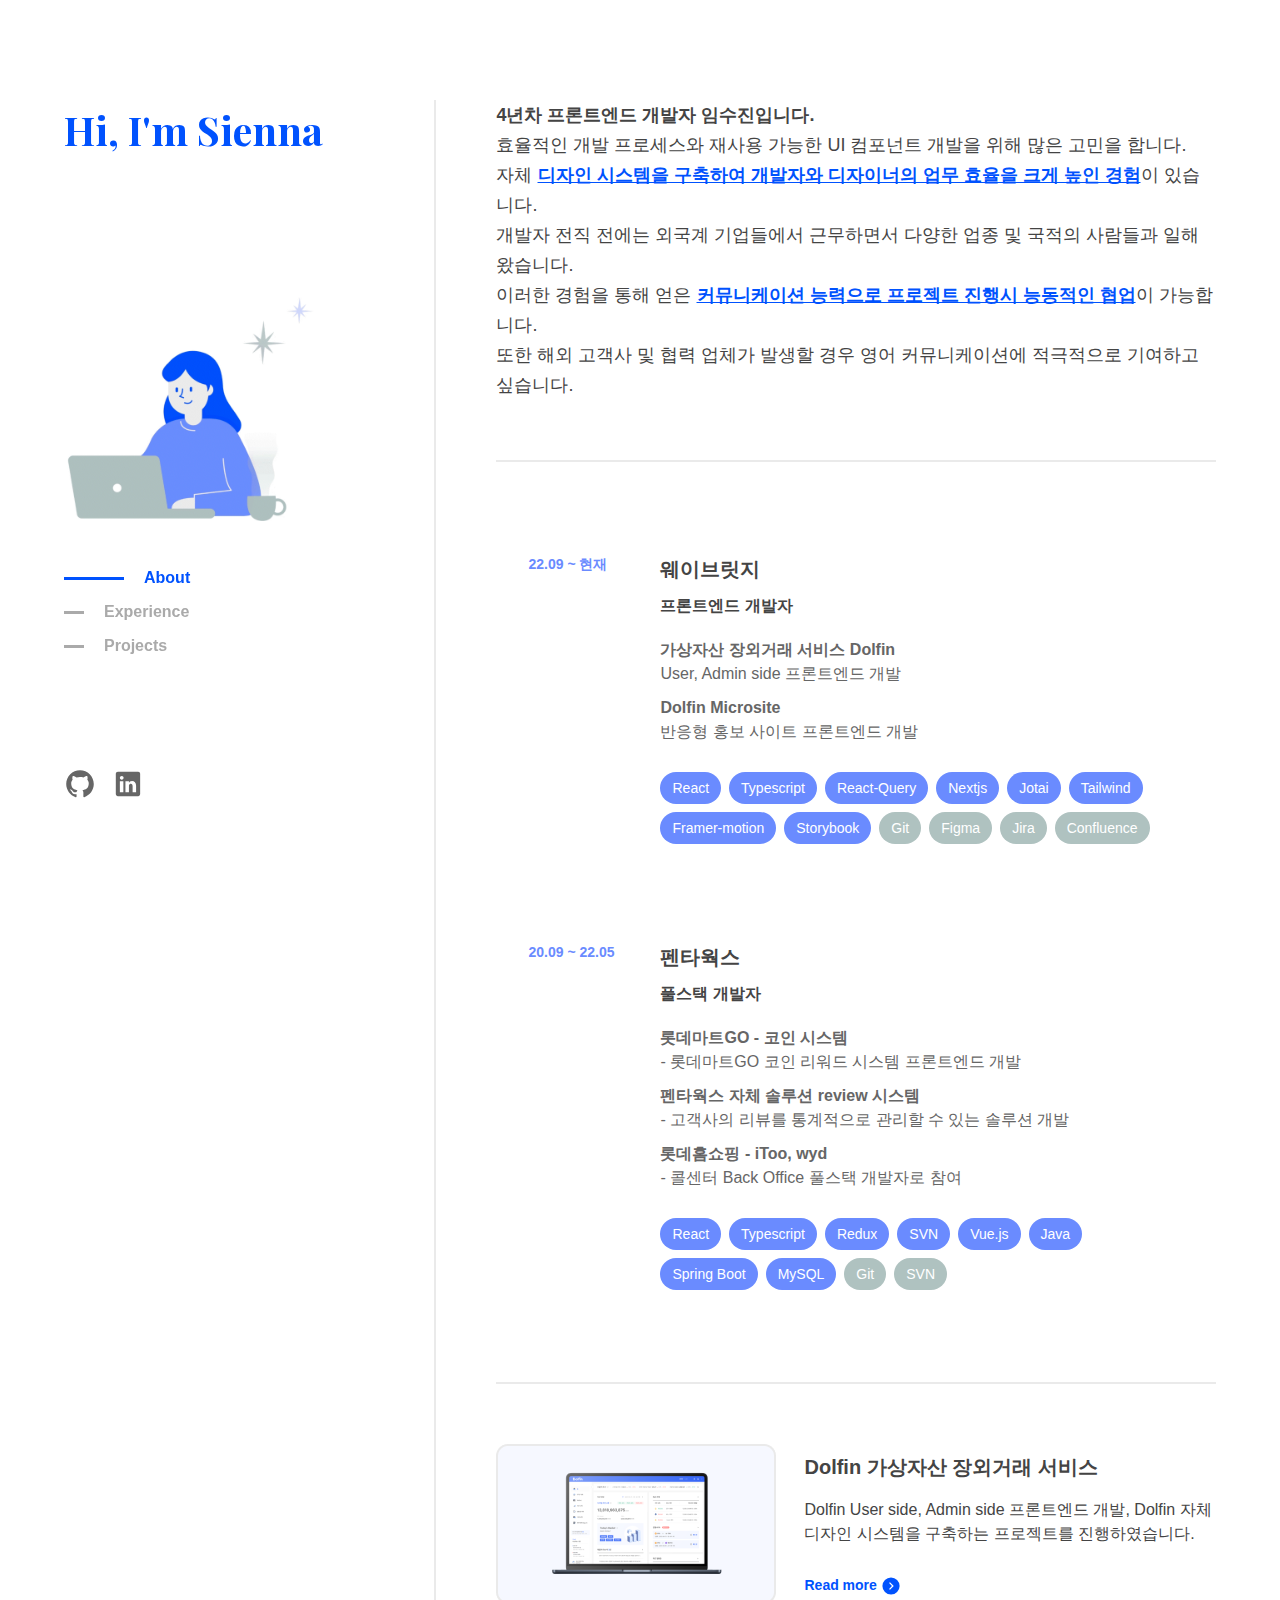
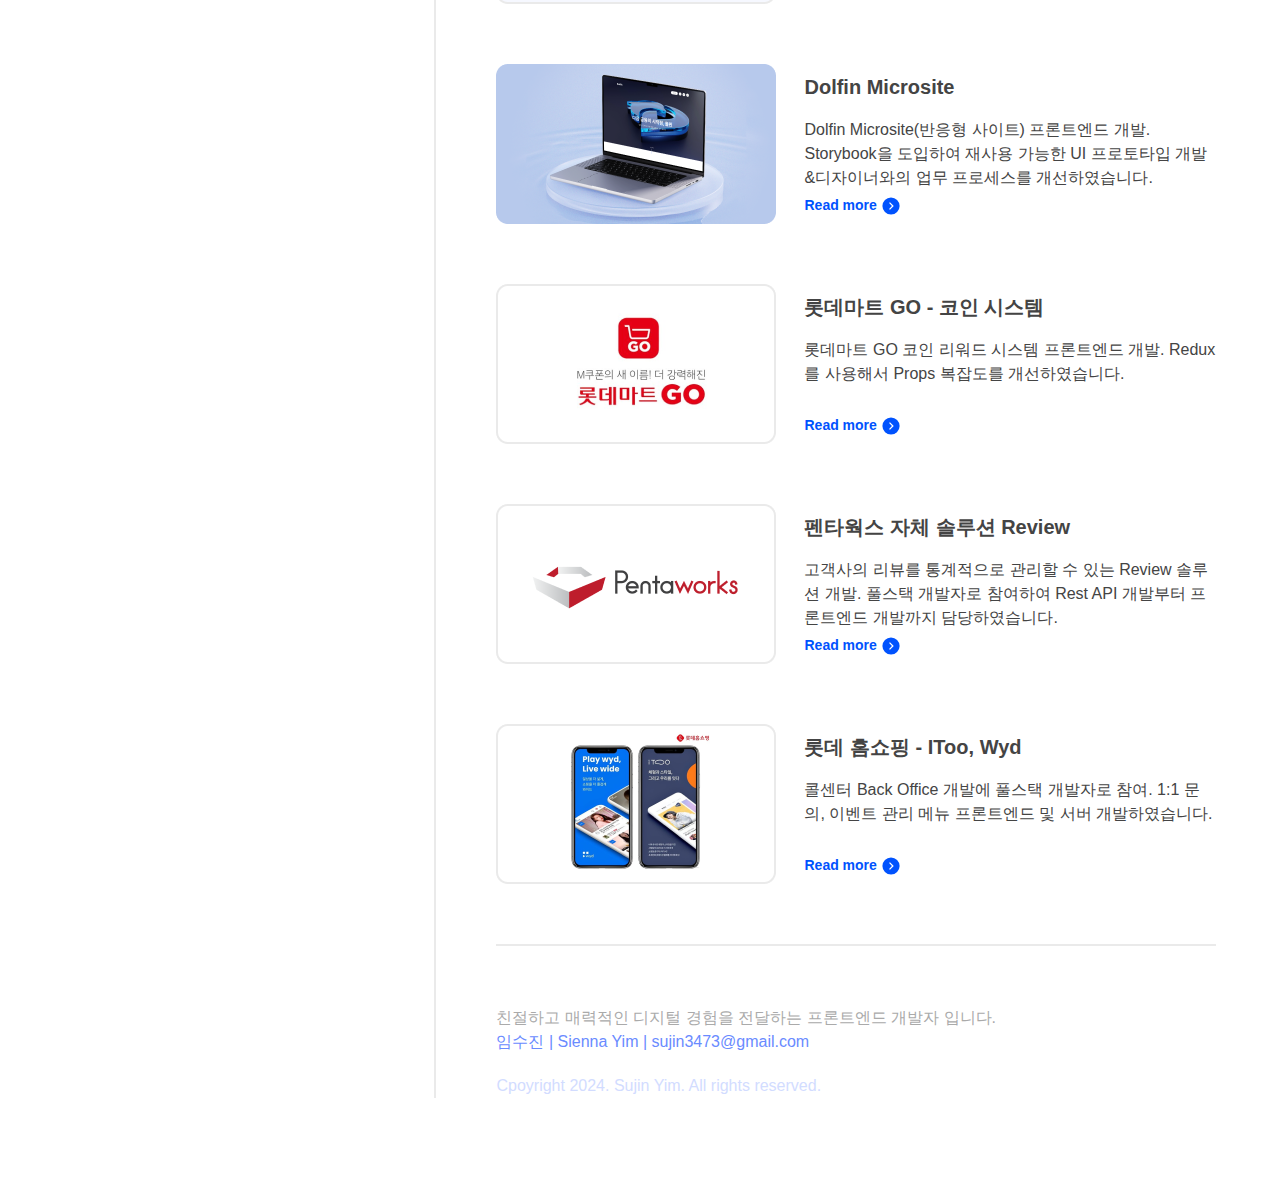
==== commit b8bccc55: "Deploying to gh-pages from @ sujin3473/sujin3473.github.io@7a01b19ad07fb889513845185a0df6f054a35a9e " ====
--- a/index.html
+++ b/index.html
@@ -1 +1 @@
-<!DOCTYPE html><html lang="en"><head><meta charSet="utf-8"/><meta name="viewport" content="width=device-width, initial-scale=1"/><link rel="preload" href="/_next/static/media/dcc209c0b1ab30af-s.p.woff2" as="font" crossorigin="" type="font/woff2"/><link rel="stylesheet" href="/_next/static/css/16908a72812f7ce3.css" crossorigin="" data-precedence="next"/><link rel="stylesheet" href="/_next/static/css/24faf69713aa5ce3.css" crossorigin="" data-precedence="next"/><link rel="preload" as="script" fetchPriority="low" href="/_next/static/chunks/webpack-0dadc1fbaa6b99a1.js" crossorigin=""/><script src="/_next/static/chunks/fd9d1056-d6762323b6c6d39e.js" async="" crossorigin=""></script><script src="/_next/static/chunks/69-a006f884f1244f56.js" async="" crossorigin=""></script><script src="/_next/static/chunks/main-app-9c166ecfea8abefb.js" async="" crossorigin=""></script><script src="/_next/static/chunks/936-4461e12aa117a5a8.js" async=""></script><script src="/_next/static/chunks/476-285594920f9727b7.js" async=""></script><script src="/_next/static/chunks/app/page-38793f673fcfc84e.js" async=""></script><title>Sienna Yim</title><link rel="icon" href="/favicon.ico" type="image/x-icon" sizes="16x16"/><meta name="next-size-adjust"/><script src="/_next/static/chunks/polyfills-c67a75d1b6f99dc8.js" crossorigin="" noModule=""></script></head><body class="font-spoca"><div class="flex flex-col md:flex-row px-6 mx-auto w-full md:w-[1200px] relative"><nav class="py-[100px] flex flex-col justify-between h-screen w-full md:w-[380px] relative md:sticky top-0"><div class="__className_e3a538"><div class="overflow-hidden"><h1 class="text-[40px] font-bold text-blue-main" style="transform:translateY(50px) translateZ(0)">Hi, I&#x27;m Sienna</h1></div><div class="overflow-hidden"><h2 class="text-[25px] mt-[8px] text-gray-4" style="transform:translateY(30px) translateZ(0)">I&#x27;m a Front-end developer.</h2></div></div><div class="flex flex-col gap-y-[100px]"><div><div class="w-[250px] h-[230px] relative mb-[40px]"><img alt="illustration" loading="lazy" decoding="async" data-nimg="fill" style="position:absolute;height:100%;width:100%;left:0;top:0;right:0;bottom:0;color:transparent" src="/assets/common/illust.png"/></div><a class="cursor-pointer flex items-center gap-x-[20px] my-[10px] font-semibold group text-[16px] text-gray-A hover:text-blue-main"><span class="w-[20px] h-[3px] bg-gray-A group-hover:w-[60px] group-hover:bg-blue-main"></span>About</a><a class="cursor-pointer flex items-center gap-x-[20px] my-[10px] font-semibold group text-[16px] text-gray-A hover:text-blue-main"><span class="w-[20px] h-[3px] bg-gray-A group-hover:w-[60px] group-hover:bg-blue-main"></span>Experience</a><a class="cursor-pointer flex items-center gap-x-[20px] my-[10px] font-semibold group text-[16px] text-gray-A hover:text-blue-main"><span class="w-[20px] h-[3px] bg-gray-A group-hover:w-[60px] group-hover:bg-blue-main"></span>Projects</a></div><div class="flex gap-x-[16px]"><a href="https://github.com/sujin3473" target="_blank" rel="noopener noreferrer"><svg xmlns="http://www.w3.org/2000/svg" width="32" height="32" fill="none"><path fill="#666" d="M16 2.259c-7.618 0-13.788 6.18-13.788 13.8 0 6.1 3.95 11.27 9.427 13.094.69.13.943-.297.943-.664 0-.328-.012-1.196-.018-2.346-3.835.833-4.644-1.852-4.644-1.852-.627-1.592-1.534-2.018-1.534-2.018-1.249-.855.097-.838.097-.838 1.384.096 2.111 1.421 2.111 1.421 1.23 2.11 3.228 1.501 4.016 1.148.124-.893.48-1.5.874-1.846-3.063-.345-6.281-1.532-6.281-6.82 0-1.506.534-2.737 1.42-3.703-.156-.348-.621-1.751.12-3.652 0 0 1.154-.37 3.791 1.414a13.2 13.2 0 0 1 3.448-.466c1.172.007 2.344.16 3.447.466 2.62-1.785 3.774-1.414 3.774-1.414.741 1.9.276 3.304.138 3.652.879.966 1.413 2.197 1.413 3.703 0 5.302-3.223 6.47-6.29 6.809.482.414.93 1.26.93 2.553 0 1.847-.017 3.33-.017 3.779 0 .362.241.793.948.655 5.516-1.81 9.463-6.985 9.463-13.075 0-7.621-6.174-13.8-13.788-13.8"></path></svg></a><a href="https://www.linkedin.com/in/yim-sujin-31418a154/" target="_blank" rel="noopener noreferrer"><svg xmlns="http://www.w3.org/2000/svg" width="32" height="32" fill="none"><path fill="#666" d="M26.196 3.859H5.89c-1.109 0-2.078.798-2.078 1.895v20.35c0 1.102.97 2.084 2.078 2.084h20.3c1.115 0 1.951-.988 1.951-2.085V5.753c.007-1.096-.836-1.894-1.945-1.894m-14.843 20.28H7.868V13.302h3.485zM9.731 11.654h-.025c-1.116 0-1.838-.83-1.838-1.87 0-1.058.741-1.87 1.882-1.87 1.14 0 1.838.806 1.863 1.87 0 1.04-.722 1.87-1.882 1.87m14.36 12.485h-3.485v-5.926c0-1.42-.507-2.39-1.768-2.39-.963 0-1.534.654-1.787 1.287-.095.229-.12.54-.12.856v6.173h-3.486V13.302h3.485v1.508c.507-.723 1.3-1.762 3.144-1.762 2.287 0 4.017 1.508 4.017 4.76z"></path></svg></a></div></div></nav><main class="w-full md:w-[800px] my-[100px] md:pl-[60px] text-gray-4 divide-y-2 divide-gray-EA border-solid md:border-l-[2px] border-l-gray-EA"><section id="about" class="pb-[60px] text-[18px] leading-[30px]"><p><span class="font-semibold">4년차 프론트엔드 개발자 임수진입니다.</span><br/>효율적인 개발 프로세스와 재사용 가능한 UI 컴포넌트 개발을 위해 많은 고민을 합니다.<br/>자체 <span class="text-blue-main underline font-semibold">디자인 시스템을 구축하여 개발자와 디자이너의 업무 효율을 크게 높인 경험</span>이 있습니다.<br/>개발자 전직 전에는 외국계 기업들에서 근무하면서 다양한 업종 및 국적의 사람들과 일해왔습니다.<br/>이러한 경험을 통해 얻은<!-- --> <span class="text-blue-main underline font-semibold">커뮤니케이션 능력으로 프로젝트 진행시 능동적인 협업</span>이 가능합니다.<br/>또한 해외 고객사 및 협력 업체가 발생할 경우 영어 커뮤니케이션에 적극적으로 기여하고 싶습니다.</p></section><section id="experience" class="py-[60px] flex flex-col gap-y-[34px]"><div class="hover:bg-blue-F p-[32px] rounded-[20px] flex flex-col md:flex-row gap-x-[32px] md:w-[700px]"><div class="text-blue-6A text-[14px] font-bold w-[100px] shrink-0">22.09 ~ 현재</div><div><p class="text-[20px] font-bold">웨이브릿지</p><p class="text-[16px] font-bold my-[10px]">프론트엔드 개발자</p><div class="pt-[10px] text-gray-6"><p class="font-bold">가상자산 장외거래 서비스 Dolfin</p><p>User, Admin side 프론트엔드 개발</p></div><div class="pt-[10px] text-gray-6"><p class="font-bold">Dolfin Microsite</p><p>반응형 홍보 사이트 프론트엔드 개발</p></div><div class="flex mt-[28px] flex-wrap gap-[8px]"><span class="bg-blue-6A rounded-[16px] text-white h-[32px] px-[12px] text-[14px] flex items-center">React</span><span class="bg-blue-6A rounded-[16px] text-white h-[32px] px-[12px] text-[14px] flex items-center">Typescript</span><span class="bg-blue-6A rounded-[16px] text-white h-[32px] px-[12px] text-[14px] flex items-center">React-Query</span><span class="bg-blue-6A rounded-[16px] text-white h-[32px] px-[12px] text-[14px] flex items-center">Nextjs</span><span class="bg-blue-6A rounded-[16px] text-white h-[32px] px-[12px] text-[14px] flex items-center">Jotai</span><span class="bg-blue-6A rounded-[16px] text-white h-[32px] px-[12px] text-[14px] flex items-center">Tailwind</span><span class="bg-blue-6A rounded-[16px] text-white h-[32px] px-[12px] text-[14px] flex items-center">Framer-motion</span><span class="bg-blue-6A rounded-[16px] text-white h-[32px] px-[12px] text-[14px] flex items-center">Storybook</span><span class="bg-gray-AF rounded-[16px] text-white h-[32px] px-[12px] text-[14px] flex items-center">Git</span><span class="bg-gray-AF rounded-[16px] text-white h-[32px] px-[12px] text-[14px] flex items-center">Figma</span><span class="bg-gray-AF rounded-[16px] text-white h-[32px] px-[12px] text-[14px] flex items-center">Jira</span><span class="bg-gray-AF rounded-[16px] text-white h-[32px] px-[12px] text-[14px] flex items-center">Confluence</span></div></div></div><div class="hover:bg-blue-F p-[32px] rounded-[20px] flex flex-col md:flex-row gap-x-[32px] md:w-[700px]"><div class="text-blue-6A text-[14px] font-bold w-[100px] shrink-0">20.09 ~ 22.05</div><div><p class="text-[20px] font-bold">펜타웍스</p><p class="text-[16px] font-bold my-[10px]">풀스택 개발자</p><div class="pt-[10px] text-gray-6"><p class="font-bold">롯데마트GO - 코인 시스템</p><p>- 롯데마트GO 코인 리워드 시스템 프론트엔드 개발</p></div><div class="pt-[10px] text-gray-6"><p class="font-bold">펜타웍스 자체 솔루션 review 시스템</p><p>- 고객사의 리뷰를 통계적으로 관리할 수 있는 솔루션 개발</p></div><div class="pt-[10px] text-gray-6"><p class="font-bold">롯데홈쇼핑 - iToo, wyd</p><p>- 콜센터 Back Office 풀스택 개발자로 참여</p></div><div class="flex mt-[28px] flex-wrap gap-[8px]"><span class="bg-blue-6A rounded-[16px] text-white h-[32px] px-[12px] text-[14px] flex items-center">React</span><span class="bg-blue-6A rounded-[16px] text-white h-[32px] px-[12px] text-[14px] flex items-center">Typescript</span><span class="bg-blue-6A rounded-[16px] text-white h-[32px] px-[12px] text-[14px] flex items-center">Redux</span><span class="bg-blue-6A rounded-[16px] text-white h-[32px] px-[12px] text-[14px] flex items-center">SVN</span><span class="bg-blue-6A rounded-[16px] text-white h-[32px] px-[12px] text-[14px] flex items-center">Vue.js</span><span class="bg-blue-6A rounded-[16px] text-white h-[32px] px-[12px] text-[14px] flex items-center">Java</span><span class="bg-blue-6A rounded-[16px] text-white h-[32px] px-[12px] text-[14px] flex items-center">Spring Boot</span><span class="bg-blue-6A rounded-[16px] text-white h-[32px] px-[12px] text-[14px] flex items-center">MySQL</span><span class="bg-gray-AF rounded-[16px] text-white h-[32px] px-[12px] text-[14px] flex items-center">Git</span><span class="bg-gray-AF rounded-[16px] text-white h-[32px] px-[12px] text-[14px] flex items-center">SVN</span></div></div></div></section><section id="projects" class="py-[60px] flex flex-col gap-y-[60px]"><div class="flex flex-col md:flex-row gap-x-[28px]"><img alt="Dolfin 가상자산 장외거래 서비스" loading="lazy" width="280" height="160" decoding="async" data-nimg="1" class="shrink-0 mx-auto" style="color:transparent" src="./assets/projects/dolfin.png"/><div class="flex flex-col justify-between py-[8px] mt-[10px] md:mt-0"><div><p class="text-[20px] font-bold">Dolfin 가상자산 장외거래 서비스</p><p class="text-[16px] mt-[16px]">Dolfin User side, Admin side 프론트엔드 개발, Dolfin 자체 디자인 시스템을 구축하는 프로젝트를 진행하였습니다.</p></div><a class="flex items-center mt-[10px] md:mt-0" href="/dolfin"><span class="mr-[4px] text-[14px] font-bold text-blue-main">Read more</span><svg xmlns="http://www.w3.org/2000/svg" width="20" height="20" fill="none"><path fill="#0052FE" fill-rule="evenodd" d="M18.618 9.985a8.603 8.603 0 1 1-17.206 0 8.603 8.603 0 0 1 17.206 0m-5.838 0L8.978 6.183l-.913.913 2.89 2.89-2.89 2.889.913.912z" clip-rule="evenodd"></path></svg></a></div></div><div class="flex flex-col md:flex-row gap-x-[28px]"><img alt="Dolfin Microsite" loading="lazy" width="280" height="160" decoding="async" data-nimg="1" class="shrink-0 mx-auto" style="color:transparent" src="./assets/projects/microsite.png"/><div class="flex flex-col justify-between py-[8px] mt-[10px] md:mt-0"><div><p class="text-[20px] font-bold">Dolfin Microsite</p><p class="text-[16px] mt-[16px]">Dolfin Microsite(반응형 사이트) 프론트엔드 개발. Storybook을 도입하여 재사용 가능한 UI 프로토타입 개발&amp;디자이너와의 업무 프로세스를 개선하였습니다.</p></div><a class="flex items-center mt-[10px] md:mt-0" href="/microsite"><span class="mr-[4px] text-[14px] font-bold text-blue-main">Read more</span><svg xmlns="http://www.w3.org/2000/svg" width="20" height="20" fill="none"><path fill="#0052FE" fill-rule="evenodd" d="M18.618 9.985a8.603 8.603 0 1 1-17.206 0 8.603 8.603 0 0 1 17.206 0m-5.838 0L8.978 6.183l-.913.913 2.89 2.89-2.89 2.889.913.912z" clip-rule="evenodd"></path></svg></a></div></div><div class="flex flex-col md:flex-row gap-x-[28px]"><img alt="롯데마트 GO - 코인 시스템" loading="lazy" width="280" height="160" decoding="async" data-nimg="1" class="shrink-0 mx-auto" style="color:transparent" src="./assets/projects/lotte.png"/><div class="flex flex-col justify-between py-[8px] mt-[10px] md:mt-0"><div><p class="text-[20px] font-bold">롯데마트 GO - 코인 시스템</p><p class="text-[16px] mt-[16px]">롯데마트 GO 코인 리워드 시스템 프론트엔드 개발. Redux를 사용해서 Props 복잡도를 개선하였습니다.</p></div><a class="flex items-center mt-[10px] md:mt-0" href="/lottemart"><span class="mr-[4px] text-[14px] font-bold text-blue-main">Read more</span><svg xmlns="http://www.w3.org/2000/svg" width="20" height="20" fill="none"><path fill="#0052FE" fill-rule="evenodd" d="M18.618 9.985a8.603 8.603 0 1 1-17.206 0 8.603 8.603 0 0 1 17.206 0m-5.838 0L8.978 6.183l-.913.913 2.89 2.89-2.89 2.889.913.912z" clip-rule="evenodd"></path></svg></a></div></div><div class="flex flex-col md:flex-row gap-x-[28px]"><img alt="펜타웍스 자체 솔루션 Review" loading="lazy" width="280" height="160" decoding="async" data-nimg="1" class="shrink-0 mx-auto" style="color:transparent" src="/assets/projects/penta.png"/><div class="flex flex-col justify-between py-[8px] mt-[10px] md:mt-0"><div><p class="text-[20px] font-bold">펜타웍스 자체 솔루션 Review</p><p class="text-[16px] mt-[16px]">고객사의 리뷰를 통계적으로 관리할 수 있는 Review 솔루션 개발. 풀스택 개발자로 참여하여 Rest API 개발부터 프론트엔드 개발까지 담당하였습니다.</p></div><a class="flex items-center mt-[10px] md:mt-0" href="/review"><span class="mr-[4px] text-[14px] font-bold text-blue-main">Read more</span><svg xmlns="http://www.w3.org/2000/svg" width="20" height="20" fill="none"><path fill="#0052FE" fill-rule="evenodd" d="M18.618 9.985a8.603 8.603 0 1 1-17.206 0 8.603 8.603 0 0 1 17.206 0m-5.838 0L8.978 6.183l-.913.913 2.89 2.89-2.89 2.889.913.912z" clip-rule="evenodd"></path></svg></a></div></div><div class="flex flex-col md:flex-row gap-x-[28px]"><img alt="롯데 홈쇼핑 - IToo, Wyd" loading="lazy" width="280" height="160" decoding="async" data-nimg="1" class="shrink-0 mx-auto" style="color:transparent" src="./assets/projects/itoo.png"/><div class="flex flex-col justify-between py-[8px] mt-[10px] md:mt-0"><div><p class="text-[20px] font-bold">롯데 홈쇼핑 - IToo, Wyd</p><p class="text-[16px] mt-[16px]">콜센터 Back Office 개발에 풀스택 개발자로 참여. 1:1 문의, 이벤트 관리 메뉴 프론트엔드 및 서버 개발하였습니다.</p></div><a class="flex items-center mt-[10px] md:mt-0" href="/lottehomeshopping"><span class="mr-[4px] text-[14px] font-bold text-blue-main">Read more</span><svg xmlns="http://www.w3.org/2000/svg" width="20" height="20" fill="none"><path fill="#0052FE" fill-rule="evenodd" d="M18.618 9.985a8.603 8.603 0 1 1-17.206 0 8.603 8.603 0 0 1 17.206 0m-5.838 0L8.978 6.183l-.913.913 2.89 2.89-2.89 2.889.913.912z" clip-rule="evenodd"></path></svg></a></div></div></section><section><p class="text-gray-A mt-[60px]">친절하고 매력적인 디지털 경험을 전달하는 프론트엔드 개발자 입니다.</p><p class="text-blue-6A">임수진 | Sienna Yim | sujin3473@gmail.com</p><p class="text-blue-D mt-[20px]">Cpoyright 2024. Sujin Yim. All rights reserved.</p></section></main></div><script src="/_next/static/chunks/webpack-0dadc1fbaa6b99a1.js" crossorigin="" async=""></script><script>(self.__next_f=self.__next_f||[]).push([0]);self.__next_f.push([2,null])</script><script>self.__next_f.push([1,"1:HL[\"/_next/static/css/16908a72812f7ce3.css\",\"style\",{\"crossOrigin\":\"\"}]\n0:\"$L2\"\n"])</script><script>self.__next_f.push([1,"3:HL[\"/_next/static/media/dcc209c0b1ab30af-s.p.woff2\",\"font\",{\"crossOrigin\":\"\",\"type\":\"font/woff2\"}]\n4:HL[\"/_next/static/css/24faf69713aa5ce3.css\",\"style\",{\"crossOrigin\":\"\"}]\n"])</script><script>self.__next_f.push([1,"5:I[7690,[],\"\"]\n7:I[7831,[],\"\"]\n8:I[2158,[\"936\",\"static/chunks/936-4461e12aa117a5a8.js\",\"476\",\"static/chunks/476-285594920f9727b7.js\",\"931\",\"static/chunks/app/page-38793f673fcfc84e.js\"],\"\"]\n9:I[5613,[],\"\"]\na:I[1778,[],\"\"]\nc:I[8955,[],\"\"]\nd:[]\n"])</script><script>self.__next_f.push([1,"2:[[[\"$\",\"link\",\"0\",{\"rel\":\"stylesheet\",\"href\":\"/_next/static/css/16908a72812f7ce3.css\",\"precedence\":\"next\",\"crossOrigin\":\"\"}]],[\"$\",\"$L5\",null,{\"buildId\":\"rYUJC8L4kc_yDlddVuKGI\",\"assetPrefix\":\"\",\"initialCanonicalUrl\":\"/\",\"initialTree\":[\"\",{\"children\":[\"__PAGE__\",{}]},\"$undefined\",\"$undefined\",true],\"initialSeedData\":[\"\",{\"children\":[\"__PAGE__\",{},[\"$L6\",[\"$\",\"$L7\",null,{\"propsForComponent\":{\"params\":{}},\"Component\":\"$8\",\"isStaticGeneration\":true}],null]]},[null,[\"$\",\"html\",null,{\"lang\":\"en\",\"children\":[\"$\",\"body\",null,{\"className\":\"font-spoca\",\"children\":[\"$\",\"$L9\",null,{\"parallelRouterKey\":\"children\",\"segmentPath\":[\"children\"],\"loading\":\"$undefined\",\"loadingStyles\":\"$undefined\",\"loadingScripts\":\"$undefined\",\"hasLoading\":false,\"error\":\"$undefined\",\"errorStyles\":\"$undefined\",\"errorScripts\":\"$undefined\",\"template\":[\"$\",\"$La\",null,{}],\"templateStyles\":\"$undefined\",\"templateScripts\":\"$undefined\",\"notFound\":[[\"$\",\"title\",null,{\"children\":\"404: This page could not be found.\"}],[\"$\",\"div\",null,{\"style\":{\"fontFamily\":\"system-ui,\\\"Segoe UI\\\",Roboto,Helvetica,Arial,sans-serif,\\\"Apple Color Emoji\\\",\\\"Segoe UI Emoji\\\"\",\"height\":\"100vh\",\"textAlign\":\"center\",\"display\":\"flex\",\"flexDirection\":\"column\",\"alignItems\":\"center\",\"justifyContent\":\"center\"},\"children\":[\"$\",\"div\",null,{\"children\":[[\"$\",\"style\",null,{\"dangerouslySetInnerHTML\":{\"__html\":\"body{color:#000;background:#fff;margin:0}.next-error-h1{border-right:1px solid rgba(0,0,0,.3)}@media (prefers-color-scheme:dark){body{color:#fff;background:#000}.next-error-h1{border-right:1px solid rgba(255,255,255,.3)}}\"}}],[\"$\",\"h1\",null,{\"className\":\"next-error-h1\",\"style\":{\"display\":\"inline-block\",\"margin\":\"0 20px 0 0\",\"padding\":\"0 23px 0 0\",\"fontSize\":24,\"fontWeight\":500,\"verticalAlign\":\"top\",\"lineHeight\":\"49px\"},\"children\":\"404\"}],[\"$\",\"div\",null,{\"style\":{\"display\":\"inline-block\"},\"children\":[\"$\",\"h2\",null,{\"style\":{\"fontSize\":14,\"fontWeight\":400,\"lineHeight\":\"49px\",\"margin\":0},\"children\":\"This page could not be found.\"}]}]]}]}]],\"notFoundStyles\":[],\"styles\":[[\"$\",\"link\",\"0\",{\"rel\":\"stylesheet\",\"href\":\"/_next/static/css/24faf69713aa5ce3.css\",\"precedence\":\"next\",\"crossOrigin\":\"\"}]]}]}]}],null]],\"initialHead\":[false,\"$Lb\"],\"globalErrorComponent\":\"$c\",\"missingSlots\":\"$Wd\"}]]\n"])</script><script>self.__next_f.push([1,"b:[[\"$\",\"meta\",\"0\",{\"name\":\"viewport\",\"content\":\"width=device-width, initial-scale=1\"}],[\"$\",\"meta\",\"1\",{\"charSet\":\"utf-8\"}],[\"$\",\"title\",\"2\",{\"children\":\"Sienna Yim\"}],[\"$\",\"link\",\"3\",{\"rel\":\"icon\",\"href\":\"/favicon.ico\",\"type\":\"image/x-icon\",\"sizes\":\"16x16\"}],[\"$\",\"meta\",\"4\",{\"name\":\"next-size-adjust\"}]]\n6:null\n"])</script><script>self.__next_f.push([1,""])</script></body></html>+<!DOCTYPE html><html lang="en"><head><meta charSet="utf-8"/><meta name="viewport" content="width=device-width, initial-scale=1"/><link rel="preload" href="/_next/static/media/dcc209c0b1ab30af-s.p.woff2" as="font" crossorigin="" type="font/woff2"/><link rel="stylesheet" href="/_next/static/css/9bdfa69c7fce4642.css" crossorigin="" data-precedence="next"/><link rel="stylesheet" href="/_next/static/css/24faf69713aa5ce3.css" crossorigin="" data-precedence="next"/><link rel="preload" as="script" fetchPriority="low" href="/_next/static/chunks/webpack-71ade2bbee15d59c.js" crossorigin=""/><script src="/_next/static/chunks/fd9d1056-d6762323b6c6d39e.js" async="" crossorigin=""></script><script src="/_next/static/chunks/69-a006f884f1244f56.js" async="" crossorigin=""></script><script src="/_next/static/chunks/main-app-9c166ecfea8abefb.js" async="" crossorigin=""></script><script src="/_next/static/chunks/936-4461e12aa117a5a8.js" async=""></script><script src="/_next/static/chunks/476-285594920f9727b7.js" async=""></script><script src="/_next/static/chunks/app/page-028bb167ad32b760.js" async=""></script><title>Sienna Yim</title><link rel="icon" href="/favicon.ico" type="image/x-icon" sizes="16x16"/><meta name="next-size-adjust"/><script src="/_next/static/chunks/polyfills-c67a75d1b6f99dc8.js" crossorigin="" noModule=""></script></head><body class="font-spoca"><div class="flex flex-col md:flex-row px-6 mx-auto w-full md:w-[1200px] relative"><nav class="py-[100px] flex flex-col justify-between h-screen w-full md:w-[380px] relative md:sticky top-0"><div class="__className_e3a538"><div class="overflow-hidden"><h1 class="text-[40px] font-bold text-blue-main" style="transform:translateY(50px) translateZ(0)">Hi, I&#x27;m Sienna</h1></div><div class="overflow-hidden"><h2 class="text-[25px] mt-[8px] text-gray-4" style="transform:translateY(30px) translateZ(0)">I&#x27;m a Front-end developer.</h2></div></div><div class="flex flex-col gap-y-[100px]"><div><div class="w-[250px] h-[230px] relative mb-[40px]"><img alt="illustration" loading="lazy" decoding="async" data-nimg="fill" style="position:absolute;height:100%;width:100%;left:0;top:0;right:0;bottom:0;color:transparent" src="/assets/navigation/illust.gif"/></div><a class="cursor-pointer flex items-center gap-x-[20px] my-[10px] font-semibold group text-[16px] text-gray-A hover:text-blue-main"><span class="w-[20px] h-[3px] bg-gray-A group-hover:w-[60px] group-hover:bg-blue-main"></span>About</a><a class="cursor-pointer flex items-center gap-x-[20px] my-[10px] font-semibold group text-[16px] text-gray-A hover:text-blue-main"><span class="w-[20px] h-[3px] bg-gray-A group-hover:w-[60px] group-hover:bg-blue-main"></span>Experience</a><a class="cursor-pointer flex items-center gap-x-[20px] my-[10px] font-semibold group text-[16px] text-gray-A hover:text-blue-main"><span class="w-[20px] h-[3px] bg-gray-A group-hover:w-[60px] group-hover:bg-blue-main"></span>Projects</a></div><div class="flex gap-x-[16px]"><a href="https://github.com/sujin3473" target="_blank" rel="noopener noreferrer"><svg xmlns="http://www.w3.org/2000/svg" width="32" height="32" fill="none"><path fill="#666" d="M16 2.259c-7.618 0-13.788 6.18-13.788 13.8 0 6.1 3.95 11.27 9.427 13.094.69.13.943-.297.943-.664 0-.328-.012-1.196-.018-2.346-3.835.833-4.644-1.852-4.644-1.852-.627-1.592-1.534-2.018-1.534-2.018-1.249-.855.097-.838.097-.838 1.384.096 2.111 1.421 2.111 1.421 1.23 2.11 3.228 1.501 4.016 1.148.124-.893.48-1.5.874-1.846-3.063-.345-6.281-1.532-6.281-6.82 0-1.506.534-2.737 1.42-3.703-.156-.348-.621-1.751.12-3.652 0 0 1.154-.37 3.791 1.414a13.2 13.2 0 0 1 3.448-.466c1.172.007 2.344.16 3.447.466 2.62-1.785 3.774-1.414 3.774-1.414.741 1.9.276 3.304.138 3.652.879.966 1.413 2.197 1.413 3.703 0 5.302-3.223 6.47-6.29 6.809.482.414.93 1.26.93 2.553 0 1.847-.017 3.33-.017 3.779 0 .362.241.793.948.655 5.516-1.81 9.463-6.985 9.463-13.075 0-7.621-6.174-13.8-13.788-13.8"></path></svg></a><a href="https://www.linkedin.com/in/yim-sujin-31418a154/" target="_blank" rel="noopener noreferrer"><svg xmlns="http://www.w3.org/2000/svg" width="32" height="32" fill="none"><path fill="#666" d="M26.196 3.859H5.89c-1.109 0-2.078.798-2.078 1.895v20.35c0 1.102.97 2.084 2.078 2.084h20.3c1.115 0 1.951-.988 1.951-2.085V5.753c.007-1.096-.836-1.894-1.945-1.894m-14.843 20.28H7.868V13.302h3.485zM9.731 11.654h-.025c-1.116 0-1.838-.83-1.838-1.87 0-1.058.741-1.87 1.882-1.87 1.14 0 1.838.806 1.863 1.87 0 1.04-.722 1.87-1.882 1.87m14.36 12.485h-3.485v-5.926c0-1.42-.507-2.39-1.768-2.39-.963 0-1.534.654-1.787 1.287-.095.229-.12.54-.12.856v6.173h-3.486V13.302h3.485v1.508c.507-.723 1.3-1.762 3.144-1.762 2.287 0 4.017 1.508 4.017 4.76z"></path></svg></a></div></div></nav><main class="w-full md:w-[800px] my-[100px] md:pl-[60px] text-gray-4 divide-y-2 divide-gray-EA border-solid md:border-l-[2px] border-l-gray-EA"><section id="about" class="pb-[60px] text-[18px] leading-[30px]"><p><span class="font-semibold">4년차 프론트엔드 개발자 임수진입니다.</span><br/>효율적인 개발 프로세스와 재사용 가능한 UI 컴포넌트 개발을 위해 많은 고민을 합니다.<br/>자체 <span class="text-blue-main underline font-semibold">디자인 시스템을 구축하여 개발자와 디자이너의 업무 효율을 크게 높인 경험</span>이 있습니다.<br/>개발자 전직 전에는 외국계 기업들에서 근무하면서 다양한 업종 및 국적의 사람들과 일해왔습니다.<br/>이러한 경험을 통해 얻은<!-- --> <span class="text-blue-main underline font-semibold">커뮤니케이션 능력으로 프로젝트 진행시 능동적인 협업</span>이 가능합니다.<br/>또한 해외 고객사 및 협력 업체가 발생할 경우 영어 커뮤니케이션에 적극적으로 기여하고 싶습니다.</p></section><section id="experience" class="py-[60px] flex flex-col gap-y-[34px]"><div class="hover:bg-blue-F p-[32px] rounded-[20px] flex flex-col md:flex-row gap-x-[32px] md:w-[700px]"><div class="text-blue-6A text-[14px] font-bold w-[100px] shrink-0">22.09 ~ 현재</div><div><p class="text-[20px] font-bold">웨이브릿지</p><p class="text-[16px] font-bold my-[10px]">프론트엔드 개발자</p><div class="pt-[10px] text-gray-6"><p class="font-bold">가상자산 장외거래 서비스 Dolfin</p><p>User, Admin side 프론트엔드 개발</p></div><div class="pt-[10px] text-gray-6"><p class="font-bold">Dolfin Microsite</p><p>반응형 홍보 사이트 프론트엔드 개발</p></div><div class="flex mt-[28px] flex-wrap gap-[8px]"><span class="bg-blue-6A rounded-[16px] text-white h-[32px] px-[12px] text-[14px] flex items-center">React</span><span class="bg-blue-6A rounded-[16px] text-white h-[32px] px-[12px] text-[14px] flex items-center">Typescript</span><span class="bg-blue-6A rounded-[16px] text-white h-[32px] px-[12px] text-[14px] flex items-center">React-Query</span><span class="bg-blue-6A rounded-[16px] text-white h-[32px] px-[12px] text-[14px] flex items-center">Nextjs</span><span class="bg-blue-6A rounded-[16px] text-white h-[32px] px-[12px] text-[14px] flex items-center">Jotai</span><span class="bg-blue-6A rounded-[16px] text-white h-[32px] px-[12px] text-[14px] flex items-center">Tailwind</span><span class="bg-blue-6A rounded-[16px] text-white h-[32px] px-[12px] text-[14px] flex items-center">Framer-motion</span><span class="bg-blue-6A rounded-[16px] text-white h-[32px] px-[12px] text-[14px] flex items-center">Storybook</span><span class="bg-gray-AF rounded-[16px] text-white h-[32px] px-[12px] text-[14px] flex items-center">Git</span><span class="bg-gray-AF rounded-[16px] text-white h-[32px] px-[12px] text-[14px] flex items-center">Figma</span><span class="bg-gray-AF rounded-[16px] text-white h-[32px] px-[12px] text-[14px] flex items-center">Jira</span><span class="bg-gray-AF rounded-[16px] text-white h-[32px] px-[12px] text-[14px] flex items-center">Confluence</span></div></div></div><div class="hover:bg-blue-F p-[32px] rounded-[20px] flex flex-col md:flex-row gap-x-[32px] md:w-[700px]"><div class="text-blue-6A text-[14px] font-bold w-[100px] shrink-0">20.09 ~ 22.05</div><div><p class="text-[20px] font-bold">펜타웍스</p><p class="text-[16px] font-bold my-[10px]">풀스택 개발자</p><div class="pt-[10px] text-gray-6"><p class="font-bold">롯데마트GO - 코인 시스템</p><p>- 롯데마트GO 코인 리워드 시스템 프론트엔드 개발</p></div><div class="pt-[10px] text-gray-6"><p class="font-bold">펜타웍스 자체 솔루션 review 시스템</p><p>- 고객사의 리뷰를 통계적으로 관리할 수 있는 솔루션 개발</p></div><div class="pt-[10px] text-gray-6"><p class="font-bold">롯데홈쇼핑 - iToo, wyd</p><p>- 콜센터 Back Office 풀스택 개발자로 참여</p></div><div class="flex mt-[28px] flex-wrap gap-[8px]"><span class="bg-blue-6A rounded-[16px] text-white h-[32px] px-[12px] text-[14px] flex items-center">React</span><span class="bg-blue-6A rounded-[16px] text-white h-[32px] px-[12px] text-[14px] flex items-center">Typescript</span><span class="bg-blue-6A rounded-[16px] text-white h-[32px] px-[12px] text-[14px] flex items-center">Redux</span><span class="bg-blue-6A rounded-[16px] text-white h-[32px] px-[12px] text-[14px] flex items-center">SVN</span><span class="bg-blue-6A rounded-[16px] text-white h-[32px] px-[12px] text-[14px] flex items-center">Vue.js</span><span class="bg-blue-6A rounded-[16px] text-white h-[32px] px-[12px] text-[14px] flex items-center">Java</span><span class="bg-blue-6A rounded-[16px] text-white h-[32px] px-[12px] text-[14px] flex items-center">Spring Boot</span><span class="bg-blue-6A rounded-[16px] text-white h-[32px] px-[12px] text-[14px] flex items-center">MySQL</span><span class="bg-gray-AF rounded-[16px] text-white h-[32px] px-[12px] text-[14px] flex items-center">Git</span><span class="bg-gray-AF rounded-[16px] text-white h-[32px] px-[12px] text-[14px] flex items-center">SVN</span></div></div></div></section><section id="projects" class="py-[60px] flex flex-col gap-y-[60px]"><div class="flex flex-col md:flex-row gap-x-[28px]"><img alt="Dolfin 가상자산 장외거래 서비스" loading="lazy" width="280" height="160" decoding="async" data-nimg="1" class="shrink-0 mx-auto" style="color:transparent" src="./assets/projects/dolfin.png"/><div class="flex flex-col justify-between py-[8px] mt-[10px] md:mt-0"><div><p class="text-[20px] font-bold">Dolfin 가상자산 장외거래 서비스</p><p class="text-[16px] mt-[16px]">Dolfin User side, Admin side 프론트엔드 개발, Dolfin 자체 디자인 시스템을 구축하는 프로젝트를 진행하였습니다.</p></div><a class="flex items-center mt-[10px] md:mt-0" href="/dolfin"><span class="mr-[4px] text-[14px] font-bold text-blue-main">Read more</span><svg xmlns="http://www.w3.org/2000/svg" width="20" height="20" fill="none"><path fill="#0052FE" fill-rule="evenodd" d="M18.618 9.985a8.603 8.603 0 1 1-17.206 0 8.603 8.603 0 0 1 17.206 0m-5.838 0L8.978 6.183l-.913.913 2.89 2.89-2.89 2.889.913.912z" clip-rule="evenodd"></path></svg></a></div></div><div class="flex flex-col md:flex-row gap-x-[28px]"><img alt="Dolfin Microsite" loading="lazy" width="280" height="160" decoding="async" data-nimg="1" class="shrink-0 mx-auto" style="color:transparent" src="./assets/projects/microsite.png"/><div class="flex flex-col justify-between py-[8px] mt-[10px] md:mt-0"><div><p class="text-[20px] font-bold">Dolfin Microsite</p><p class="text-[16px] mt-[16px]">Dolfin Microsite(반응형 사이트) 프론트엔드 개발. Storybook을 도입하여 재사용 가능한 UI 프로토타입 개발&amp;디자이너와의 업무 프로세스를 개선하였습니다.</p></div><a class="flex items-center mt-[10px] md:mt-0" href="/microsite"><span class="mr-[4px] text-[14px] font-bold text-blue-main">Read more</span><svg xmlns="http://www.w3.org/2000/svg" width="20" height="20" fill="none"><path fill="#0052FE" fill-rule="evenodd" d="M18.618 9.985a8.603 8.603 0 1 1-17.206 0 8.603 8.603 0 0 1 17.206 0m-5.838 0L8.978 6.183l-.913.913 2.89 2.89-2.89 2.889.913.912z" clip-rule="evenodd"></path></svg></a></div></div><div class="flex flex-col md:flex-row gap-x-[28px]"><img alt="롯데마트 GO - 코인 시스템" loading="lazy" width="280" height="160" decoding="async" data-nimg="1" class="shrink-0 mx-auto" style="color:transparent" src="./assets/projects/lotte.png"/><div class="flex flex-col justify-between py-[8px] mt-[10px] md:mt-0"><div><p class="text-[20px] font-bold">롯데마트 GO - 코인 시스템</p><p class="text-[16px] mt-[16px]">롯데마트 GO 코인 리워드 시스템 프론트엔드 개발. Redux를 사용해서 Props 복잡도를 개선하였습니다.</p></div><a class="flex items-center mt-[10px] md:mt-0" href="/lottemart"><span class="mr-[4px] text-[14px] font-bold text-blue-main">Read more</span><svg xmlns="http://www.w3.org/2000/svg" width="20" height="20" fill="none"><path fill="#0052FE" fill-rule="evenodd" d="M18.618 9.985a8.603 8.603 0 1 1-17.206 0 8.603 8.603 0 0 1 17.206 0m-5.838 0L8.978 6.183l-.913.913 2.89 2.89-2.89 2.889.913.912z" clip-rule="evenodd"></path></svg></a></div></div><div class="flex flex-col md:flex-row gap-x-[28px]"><img alt="펜타웍스 자체 솔루션 Review" loading="lazy" width="280" height="160" decoding="async" data-nimg="1" class="shrink-0 mx-auto" style="color:transparent" src="/assets/projects/penta.png"/><div class="flex flex-col justify-between py-[8px] mt-[10px] md:mt-0"><div><p class="text-[20px] font-bold">펜타웍스 자체 솔루션 Review</p><p class="text-[16px] mt-[16px]">고객사의 리뷰를 통계적으로 관리할 수 있는 Review 솔루션 개발. 풀스택 개발자로 참여하여 Rest API 개발부터 프론트엔드 개발까지 담당하였습니다.</p></div><a class="flex items-center mt-[10px] md:mt-0" href="/review"><span class="mr-[4px] text-[14px] font-bold text-blue-main">Read more</span><svg xmlns="http://www.w3.org/2000/svg" width="20" height="20" fill="none"><path fill="#0052FE" fill-rule="evenodd" d="M18.618 9.985a8.603 8.603 0 1 1-17.206 0 8.603 8.603 0 0 1 17.206 0m-5.838 0L8.978 6.183l-.913.913 2.89 2.89-2.89 2.889.913.912z" clip-rule="evenodd"></path></svg></a></div></div><div class="flex flex-col md:flex-row gap-x-[28px]"><img alt="롯데 홈쇼핑 - IToo, Wyd" loading="lazy" width="280" height="160" decoding="async" data-nimg="1" class="shrink-0 mx-auto" style="color:transparent" src="./assets/projects/itoo.png"/><div class="flex flex-col justify-between py-[8px] mt-[10px] md:mt-0"><div><p class="text-[20px] font-bold">롯데 홈쇼핑 - IToo, Wyd</p><p class="text-[16px] mt-[16px]">콜센터 Back Office 개발에 풀스택 개발자로 참여. 1:1 문의, 이벤트 관리 메뉴 프론트엔드 및 서버 개발하였습니다.</p></div><a class="flex items-center mt-[10px] md:mt-0" href="/lottehomeshopping"><span class="mr-[4px] text-[14px] font-bold text-blue-main">Read more</span><svg xmlns="http://www.w3.org/2000/svg" width="20" height="20" fill="none"><path fill="#0052FE" fill-rule="evenodd" d="M18.618 9.985a8.603 8.603 0 1 1-17.206 0 8.603 8.603 0 0 1 17.206 0m-5.838 0L8.978 6.183l-.913.913 2.89 2.89-2.89 2.889.913.912z" clip-rule="evenodd"></path></svg></a></div></div></section><section><p class="text-gray-A mt-[60px]">친절하고 매력적인 디지털 경험을 전달하는 프론트엔드 개발자 입니다.</p><p class="text-blue-6A">임수진 | Sienna Yim | sujin3473@gmail.com</p><p class="text-blue-D mt-[20px]">Cpoyright 2024. Sujin Yim. All rights reserved.</p></section></main></div><script src="/_next/static/chunks/webpack-71ade2bbee15d59c.js" crossorigin="" async=""></script><script>(self.__next_f=self.__next_f||[]).push([0]);self.__next_f.push([2,null])</script><script>self.__next_f.push([1,"1:HL[\"/_next/static/css/9bdfa69c7fce4642.css\",\"style\",{\"crossOrigin\":\"\"}]\n0:\"$L2\"\n"])</script><script>self.__next_f.push([1,"3:HL[\"/_next/static/media/dcc209c0b1ab30af-s.p.woff2\",\"font\",{\"crossOrigin\":\"\",\"type\":\"font/woff2\"}]\n4:HL[\"/_next/static/css/24faf69713aa5ce3.css\",\"style\",{\"crossOrigin\":\"\"}]\n"])</script><script>self.__next_f.push([1,"5:I[7690,[],\"\"]\n7:I[7831,[],\"\"]\n8:I[2158,[\"936\",\"static/chunks/936-4461e12aa117a5a8.js\",\"476\",\"static/chunks/476-285594920f9727b7.js\",\"931\",\"static/chunks/app/page-028bb167ad32b760.js\"],\"\"]\n9:I[5613,[],\"\"]\na:I[1778,[],\"\"]\nc:I[8955,[],\"\"]\nd:[]\n"])</script><script>self.__next_f.push([1,"2:[[[\"$\",\"link\",\"0\",{\"rel\":\"stylesheet\",\"href\":\"/_next/static/css/9bdfa69c7fce4642.css\",\"precedence\":\"next\",\"crossOrigin\":\"\"}]],[\"$\",\"$L5\",null,{\"buildId\":\"oV-8EOMCR-X9pnKDyjTQm\",\"assetPrefix\":\"\",\"initialCanonicalUrl\":\"/\",\"initialTree\":[\"\",{\"children\":[\"__PAGE__\",{}]},\"$undefined\",\"$undefined\",true],\"initialSeedData\":[\"\",{\"children\":[\"__PAGE__\",{},[\"$L6\",[\"$\",\"$L7\",null,{\"propsForComponent\":{\"params\":{}},\"Component\":\"$8\",\"isStaticGeneration\":true}],null]]},[null,[\"$\",\"html\",null,{\"lang\":\"en\",\"children\":[\"$\",\"body\",null,{\"className\":\"font-spoca\",\"children\":[\"$\",\"$L9\",null,{\"parallelRouterKey\":\"children\",\"segmentPath\":[\"children\"],\"loading\":\"$undefined\",\"loadingStyles\":\"$undefined\",\"loadingScripts\":\"$undefined\",\"hasLoading\":false,\"error\":\"$undefined\",\"errorStyles\":\"$undefined\",\"errorScripts\":\"$undefined\",\"template\":[\"$\",\"$La\",null,{}],\"templateStyles\":\"$undefined\",\"templateScripts\":\"$undefined\",\"notFound\":[[\"$\",\"title\",null,{\"children\":\"404: This page could not be found.\"}],[\"$\",\"div\",null,{\"style\":{\"fontFamily\":\"system-ui,\\\"Segoe UI\\\",Roboto,Helvetica,Arial,sans-serif,\\\"Apple Color Emoji\\\",\\\"Segoe UI Emoji\\\"\",\"height\":\"100vh\",\"textAlign\":\"center\",\"display\":\"flex\",\"flexDirection\":\"column\",\"alignItems\":\"center\",\"justifyContent\":\"center\"},\"children\":[\"$\",\"div\",null,{\"children\":[[\"$\",\"style\",null,{\"dangerouslySetInnerHTML\":{\"__html\":\"body{color:#000;background:#fff;margin:0}.next-error-h1{border-right:1px solid rgba(0,0,0,.3)}@media (prefers-color-scheme:dark){body{color:#fff;background:#000}.next-error-h1{border-right:1px solid rgba(255,255,255,.3)}}\"}}],[\"$\",\"h1\",null,{\"className\":\"next-error-h1\",\"style\":{\"display\":\"inline-block\",\"margin\":\"0 20px 0 0\",\"padding\":\"0 23px 0 0\",\"fontSize\":24,\"fontWeight\":500,\"verticalAlign\":\"top\",\"lineHeight\":\"49px\"},\"children\":\"404\"}],[\"$\",\"div\",null,{\"style\":{\"display\":\"inline-block\"},\"children\":[\"$\",\"h2\",null,{\"style\":{\"fontSize\":14,\"fontWeight\":400,\"lineHeight\":\"49px\",\"margin\":0},\"children\":\"This page could not be found.\"}]}]]}]}]],\"notFoundStyles\":[],\"styles\":[[\"$\",\"link\",\"0\",{\"rel\":\"stylesheet\",\"href\":\"/_next/static/css/24faf69713aa5ce3.css\",\"precedence\":\"next\",\"crossOrigin\":\"\"}]]}]}]}],null]],\"initialHead\":[false,\"$Lb\"],\"globalErrorComponent\":\"$c\",\"missingSlots\":\"$Wd\"}]]\n"])</script><script>self.__next_f.push([1,"b:[[\"$\",\"meta\",\"0\",{\"name\":\"viewport\",\"content\":\"width=device-width, initial-scale=1\"}],[\"$\",\"meta\",\"1\",{\"charSet\":\"utf-8\"}],[\"$\",\"title\",\"2\",{\"children\":\"Sienna Yim\"}],[\"$\",\"link\",\"3\",{\"rel\":\"icon\",\"href\":\"/favicon.ico\",\"type\":\"image/x-icon\",\"sizes\":\"16x16\"}],[\"$\",\"meta\",\"4\",{\"name\":\"next-size-adjust\"}]]\n6:null\n"])</script><script>self.__next_f.push([1,""])</script></body></html>--- a/_next/static/css/9bdfa69c7fce4642.css
+++ b/_next/static/css/9bdfa69c7fce4642.css
@@ -0,0 +1,3 @@
+/*
+! tailwindcss v3.4.1 | MIT License | https://tailwindcss.com
+*/*,:after,:before{box-sizing:border-box;border:0 solid #e5e7eb}:after,:before{--tw-content:""}:host,html{line-height:1.5;-webkit-text-size-adjust:100%;-moz-tab-size:4;-o-tab-size:4;tab-size:4;font-family:ui-sans-serif,system-ui,sans-serif,Apple Color Emoji,Segoe UI Emoji,Segoe UI Symbol,Noto Color Emoji;font-feature-settings:normal;font-variation-settings:normal;-webkit-tap-highlight-color:transparent}body{margin:0;line-height:inherit}hr{height:0;color:inherit;border-top-width:1px}abbr:where([title]){-webkit-text-decoration:underline dotted;text-decoration:underline dotted}h1,h2,h3,h4,h5,h6{font-size:inherit;font-weight:inherit}a{color:inherit;text-decoration:inherit}b,strong{font-weight:bolder}code,kbd,pre,samp{font-family:ui-monospace,SFMono-Regular,Menlo,Monaco,Consolas,Liberation Mono,Courier New,monospace;font-feature-settings:normal;font-variation-settings:normal;font-size:1em}small{font-size:80%}sub,sup{font-size:75%;line-height:0;position:relative;vertical-align:baseline}sub{bottom:-.25em}sup{top:-.5em}table{text-indent:0;border-color:inherit;border-collapse:collapse}button,input,optgroup,select,textarea{font-family:inherit;font-feature-settings:inherit;font-variation-settings:inherit;font-size:100%;font-weight:inherit;line-height:inherit;color:inherit;margin:0;padding:0}button,select{text-transform:none}[type=button],[type=reset],[type=submit],button{-webkit-appearance:button;background-color:transparent;background-image:none}:-moz-focusring{outline:auto}:-moz-ui-invalid{box-shadow:none}progress{vertical-align:baseline}::-webkit-inner-spin-button,::-webkit-outer-spin-button{height:auto}[type=search]{-webkit-appearance:textfield;outline-offset:-2px}::-webkit-search-decoration{-webkit-appearance:none}::-webkit-file-upload-button{-webkit-appearance:button;font:inherit}summary{display:list-item}blockquote,dd,dl,figure,h1,h2,h3,h4,h5,h6,hr,p,pre{margin:0}fieldset{margin:0}fieldset,legend{padding:0}menu,ol,ul{list-style:none;margin:0;padding:0}dialog{padding:0}textarea{resize:vertical}input::-moz-placeholder,textarea::-moz-placeholder{opacity:1;color:#9ca3af}input::placeholder,textarea::placeholder{opacity:1;color:#9ca3af}[role=button],button{cursor:pointer}:disabled{cursor:default}audio,canvas,embed,iframe,img,object,svg,video{display:block;vertical-align:middle}img,video{max-width:100%;height:auto}[hidden]{display:none}*,:after,:before{--tw-border-spacing-x:0;--tw-border-spacing-y:0;--tw-translate-x:0;--tw-translate-y:0;--tw-rotate:0;--tw-skew-x:0;--tw-skew-y:0;--tw-scale-x:1;--tw-scale-y:1;--tw-pan-x: ;--tw-pan-y: ;--tw-pinch-zoom: ;--tw-scroll-snap-strictness:proximity;--tw-gradient-from-position: ;--tw-gradient-via-position: ;--tw-gradient-to-position: ;--tw-ordinal: ;--tw-slashed-zero: ;--tw-numeric-figure: ;--tw-numeric-spacing: ;--tw-numeric-fraction: ;--tw-ring-inset: ;--tw-ring-offset-width:0px;--tw-ring-offset-color:#fff;--tw-ring-color:rgba(59,130,246,.5);--tw-ring-offset-shadow:0 0 #0000;--tw-ring-shadow:0 0 #0000;--tw-shadow:0 0 #0000;--tw-shadow-colored:0 0 #0000;--tw-blur: ;--tw-brightness: ;--tw-contrast: ;--tw-grayscale: ;--tw-hue-rotate: ;--tw-invert: ;--tw-saturate: ;--tw-sepia: ;--tw-drop-shadow: ;--tw-backdrop-blur: ;--tw-backdrop-brightness: ;--tw-backdrop-contrast: ;--tw-backdrop-grayscale: ;--tw-backdrop-hue-rotate: ;--tw-backdrop-invert: ;--tw-backdrop-opacity: ;--tw-backdrop-saturate: ;--tw-backdrop-sepia: }::backdrop{--tw-border-spacing-x:0;--tw-border-spacing-y:0;--tw-translate-x:0;--tw-translate-y:0;--tw-rotate:0;--tw-skew-x:0;--tw-skew-y:0;--tw-scale-x:1;--tw-scale-y:1;--tw-pan-x: ;--tw-pan-y: ;--tw-pinch-zoom: ;--tw-scroll-snap-strictness:proximity;--tw-gradient-from-position: ;--tw-gradient-via-position: ;--tw-gradient-to-position: ;--tw-ordinal: ;--tw-slashed-zero: ;--tw-numeric-figure: ;--tw-numeric-spacing: ;--tw-numeric-fraction: ;--tw-ring-inset: ;--tw-ring-offset-width:0px;--tw-ring-offset-color:#fff;--tw-ring-color:rgba(59,130,246,.5);--tw-ring-offset-shadow:0 0 #0000;--tw-ring-shadow:0 0 #0000;--tw-shadow:0 0 #0000;--tw-shadow-colored:0 0 #0000;--tw-blur: ;--tw-brightness: ;--tw-contrast: ;--tw-grayscale: ;--tw-hue-rotate: ;--tw-invert: ;--tw-saturate: ;--tw-sepia: ;--tw-drop-shadow: ;--tw-backdrop-blur: ;--tw-backdrop-brightness: ;--tw-backdrop-contrast: ;--tw-backdrop-grayscale: ;--tw-backdrop-hue-rotate: ;--tw-backdrop-invert: ;--tw-backdrop-opacity: ;--tw-backdrop-saturate: ;--tw-backdrop-sepia: }.relative{position:relative}.top-0{top:0}.mx-auto{margin-left:auto;margin-right:auto}.my-\[100px\]{margin-top:100px;margin-bottom:100px}.my-\[10px\]{margin-top:10px;margin-bottom:10px}.my-\[40px\]{margin-top:40px;margin-bottom:40px}.mb-\[18px\]{margin-bottom:18px}.mb-\[40px\]{margin-bottom:40px}.mr-\[4px\]{margin-right:4px}.mt-\[10px\]{margin-top:10px}.mt-\[16px\]{margin-top:16px}.mt-\[20px\]{margin-top:20px}.mt-\[28px\]{margin-top:28px}.mt-\[60px\]{margin-top:60px}.mt-\[8px\]{margin-top:8px}.flex{display:flex}.h-\[150px\]{height:150px}.h-\[230px\]{height:230px}.h-\[32px\]{height:32px}.h-\[3px\]{height:3px}.h-screen{height:100vh}.w-\[100px\]{width:100px}.w-\[1120px\]{width:1120px}.w-\[120px\]{width:120px}.w-\[20px\]{width:20px}.w-\[250px\]{width:250px}.w-\[300px\]{width:300px}.w-\[480px\]{width:480px}.w-full{width:100%}.shrink-0{flex-shrink:0}.cursor-pointer{cursor:pointer}.flex-col{flex-direction:column}.flex-wrap{flex-wrap:wrap}.items-center{align-items:center}.justify-between{justify-content:space-between}.gap-\[8px\]{gap:8px}.gap-x-\[16px\]{-moz-column-gap:16px;column-gap:16px}.gap-x-\[20px\]{-moz-column-gap:20px;column-gap:20px}.gap-x-\[28px\]{-moz-column-gap:28px;column-gap:28px}.gap-x-\[32px\]{-moz-column-gap:32px;column-gap:32px}.gap-x-\[8px\]{-moz-column-gap:8px;column-gap:8px}.gap-y-\[100px\]{row-gap:100px}.gap-y-\[12px\]{row-gap:12px}.gap-y-\[34px\]{row-gap:34px}.gap-y-\[60px\]{row-gap:60px}.divide-y-2>:not([hidden])~:not([hidden]){--tw-divide-y-reverse:0;border-top-width:calc(2px * calc(1 - var(--tw-divide-y-reverse)));border-bottom-width:calc(2px * var(--tw-divide-y-reverse))}.divide-gray-EA>:not([hidden])~:not([hidden]){--tw-divide-opacity:1;border-color:rgb(234 234 234/var(--tw-divide-opacity))}.overflow-hidden{overflow:hidden}.rounded-\[16px\]{border-radius:16px}.rounded-\[20px\]{border-radius:20px}.border-solid{border-style:solid}.border-l-gray-EA{--tw-border-opacity:1;border-left-color:rgb(234 234 234/var(--tw-border-opacity))}.bg-blue-6A{--tw-bg-opacity:1;background-color:rgb(106 139 255/var(--tw-bg-opacity))}.bg-gray-A{--tw-bg-opacity:1;background-color:rgb(170 170 170/var(--tw-bg-opacity))}.bg-gray-AF{--tw-bg-opacity:1;background-color:rgb(175 194 192/var(--tw-bg-opacity))}.p-\[32px\]{padding:32px}.px-6{padding-left:1.5rem;padding-right:1.5rem}.px-\[12px\]{padding-left:12px;padding-right:12px}.py-\[100px\]{padding-top:100px;padding-bottom:100px}.py-\[60px\]{padding-top:60px;padding-bottom:60px}.py-\[80px\]{padding-top:80px;padding-bottom:80px}.py-\[8px\]{padding-top:8px;padding-bottom:8px}.pb-\[60px\]{padding-bottom:60px}.pt-\[10px\]{padding-top:10px}.font-spoca{font-family:Spoqa Han Sans Neo,sans-serif}.text-\[14px\]{font-size:14px}.text-\[16px\]{font-size:16px}.text-\[18px\]{font-size:18px}.text-\[20px\]{font-size:20px}.text-\[25px\]{font-size:25px}.text-\[40px\]{font-size:40px}.font-bold{font-weight:700}.font-semibold{font-weight:600}.leading-\[30px\]{line-height:30px}.text-blue-6A{--tw-text-opacity:1;color:rgb(106 139 255/var(--tw-text-opacity))}.text-blue-D{--tw-text-opacity:1;color:rgb(210 220 255/var(--tw-text-opacity))}.text-blue-main{--tw-text-opacity:1;color:rgb(0 82 254/var(--tw-text-opacity))}.text-gray-4{--tw-text-opacity:1;color:rgb(68 68 68/var(--tw-text-opacity))}.text-gray-6{--tw-text-opacity:1;color:rgb(102 102 102/var(--tw-text-opacity))}.text-gray-A{--tw-text-opacity:1;color:rgb(170 170 170/var(--tw-text-opacity))}.text-white{--tw-text-opacity:1;color:rgb(255 255 255/var(--tw-text-opacity))}.underline{text-decoration-line:underline}.transition{transition-property:color,background-color,border-color,text-decoration-color,fill,stroke,opacity,box-shadow,transform,filter,-webkit-backdrop-filter;transition-property:color,background-color,border-color,text-decoration-color,fill,stroke,opacity,box-shadow,transform,filter,backdrop-filter;transition-property:color,background-color,border-color,text-decoration-color,fill,stroke,opacity,box-shadow,transform,filter,backdrop-filter,-webkit-backdrop-filter;transition-timing-function:cubic-bezier(.4,0,.2,1);transition-duration:.15s}@import url(//spoqa.github.io/spoqa-han-sans/css/SpoqaHanSans-jp.css);body,html{height:100%}.hover\:bg-blue-F:hover{--tw-bg-opacity:1;background-color:rgb(246 248 255/var(--tw-bg-opacity))}.hover\:text-blue-main:hover{--tw-text-opacity:1;color:rgb(0 82 254/var(--tw-text-opacity))}.group:hover .group-hover\:w-\[60px\]{width:60px}.group:hover .group-hover\:bg-blue-main{--tw-bg-opacity:1;background-color:rgb(0 82 254/var(--tw-bg-opacity))}@media (min-width:768px){.md\:sticky{position:sticky}.md\:mt-0{margin-top:0}.md\:h-\[600px\]{height:600px}.md\:w-\[1120px\]{width:1120px}.md\:w-\[1200px\]{width:1200px}.md\:w-\[380px\]{width:380px}.md\:w-\[700px\]{width:700px}.md\:w-\[800px\]{width:800px}.md\:flex-row{flex-direction:row}.md\:border-l-\[2px\]{border-left-width:2px}.md\:pl-\[60px\]{padding-left:60px}}